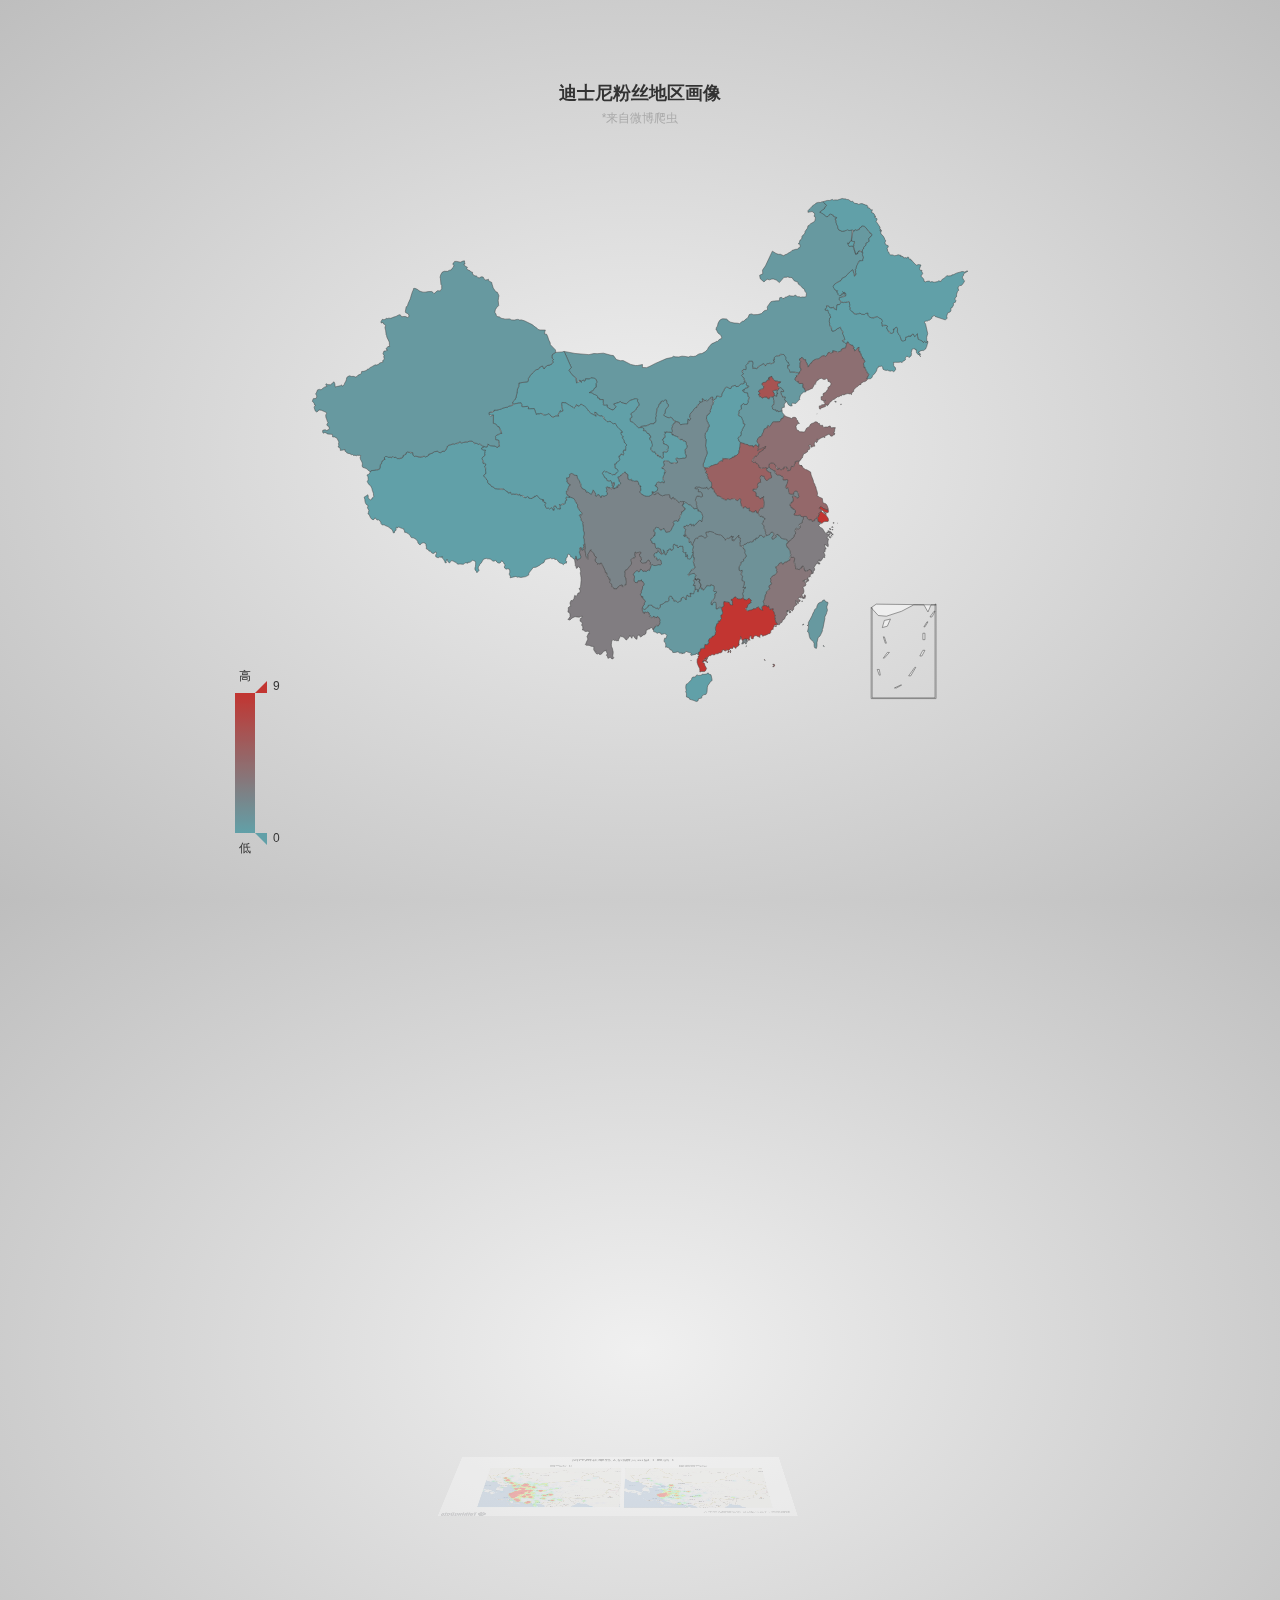
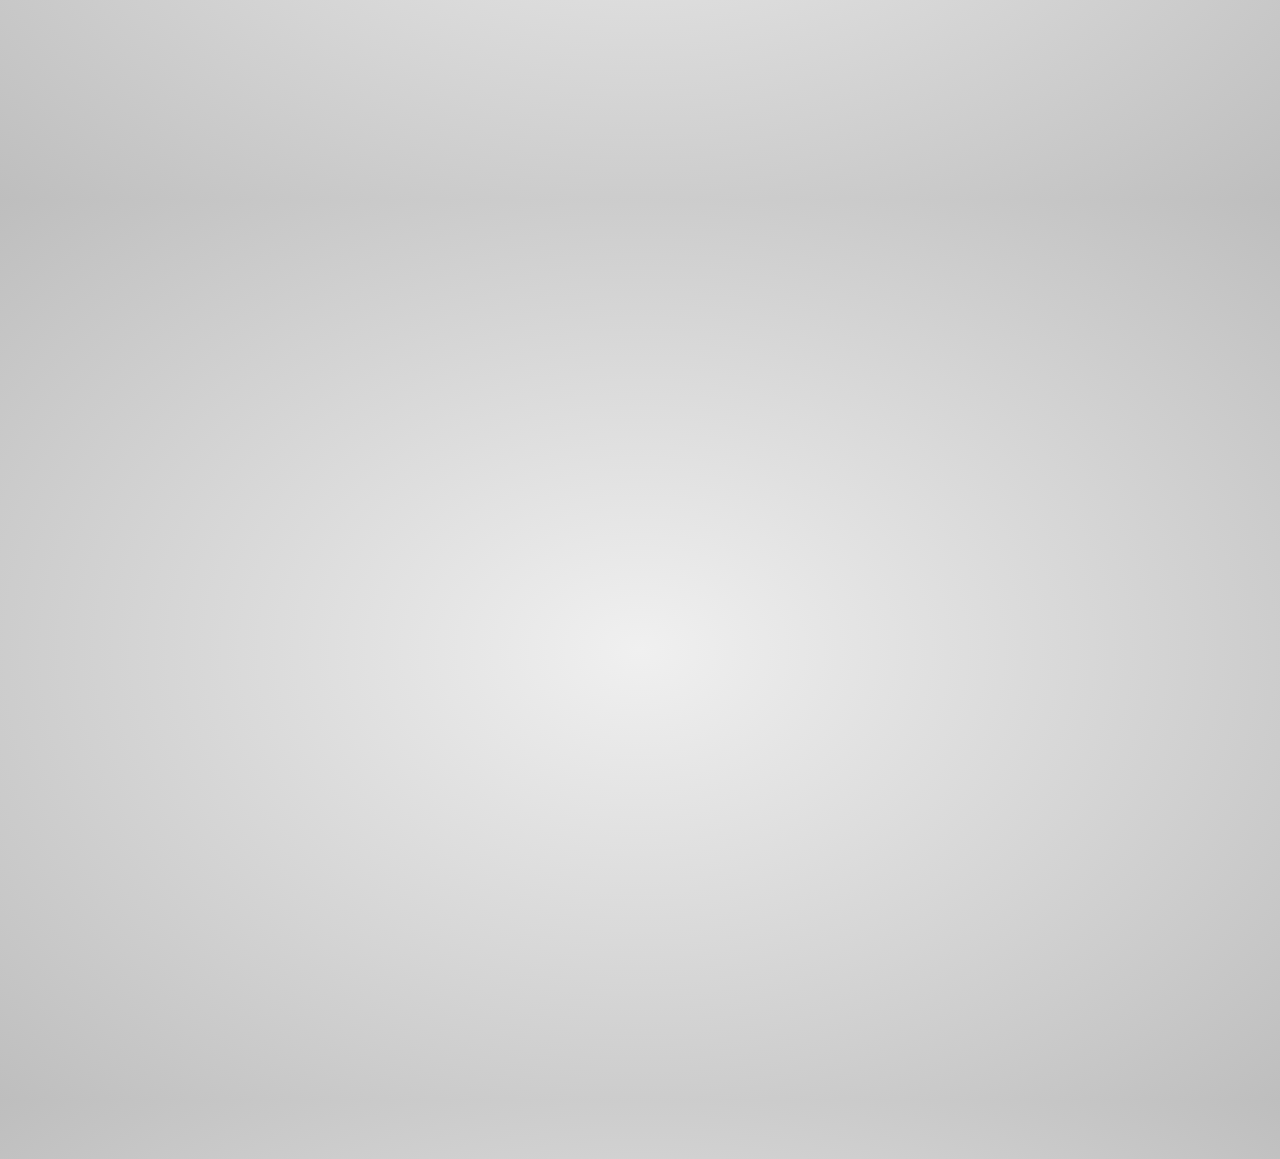
==== index.html @ 59d08e00 "Update index.html" ====
<!DOCTYPE html>
<html>
<head>
    <meta charset="utf-8">
    <meta name="apple-mobile-web-app-capable" content="yes" />
    <meta name="viewport" content="width=device-width, initial-scale=1.0, maximum-scale=1.0, user-scalable=no">
    <!-- 引入 ECharts 文件 -->
    <title>TOURISM OF DISNEY.SH</title>
    <script src="echarts.js"></script>
    <script src="china.js"></script><!--Map of China-->
    <link href="impress-demo.css" rel="stylesheet" />
    <script>
        var disneyData=[
            {"name":"安徽","value":"2.352941176"},
            {"name":"北京","value":"6.470588235"},
            {"name":"福建","value":"3.529411765"},
            {"name":"甘肃","value":"0"},
            {"name":"广东","value":"11.17647059"},
            {"name":"广西","value":"0.588235294"},
            {"name":"贵州","value":"0.588235294"},
            {"name":"海南","value":"0"},
            {"name":"海外","value":"10"},
            {"name":"河北","value":"0.588235294"},
            {"name":"河南","value":"5.294117647"},
            {"name":"黑龙江","value":"0"},
            {"name":"湖北","value":"1.764705882"},
            {"name":"湖南","value":"1.764705882"},
            {"name":"吉林","value":"0"},
            {"name":"江苏","value":"4.705882353"},
            {"name":"江西","value":"1.176470588"},
            {"name":"辽宁","value":"4.117647059"},
            {"name":"内蒙古","value":"0.588235294"},
            {"name":"宁夏","value":"0.588235294"},
            {"name":"其他","value":"12.94117647"},
            {"name":"山东","value":"4.117647059"},
            {"name":"山西","value":"0"},
            {"name":"陕西","value":"1.764705882"},
            {"name":"上海","value":"12.35294118"},
            {"name":"四川","value":"2.352941176"},
            {"name":"台湾","value":"0.588235294"},
            {"name":"天津","value":"1.176470588"},
            {"name":"香港","value":"2.352941176"},
            {"name":"新疆","value":"0.588235294"},
            {"name":"云南","value":"2.941176471"},
            {"name":"浙江","value":"2.941176471"},
            {"name":"重庆","value":"0.588235294"},
            {"name":"青海","value":"0"},
            {"name":"澳门","value":"0"},
            {"name":"西藏","value":"0"},

        ]
        var Sh_disneyData=[
            {"name":"安徽","value":"1.78041543"},
            {"name":"北京","value":"6.824925816"},
            {"name":"福建","value":"2.670623145"},
            {"name":"甘肃","value":"0.59347181"},
            {"name":"广东","value":"3.857566766"},
            {"name":"广西","value":"0.59347181"},
            {"name":"贵州","value":"0"},
            {"name":"海南","value":"0.296735905"},
            {"name":"海外","value":"4.154302671"},
            {"name":"河北","value":"2.077151335"},
            {"name":"河南","value":"1.78041543"},
            {"name":"黑龙江","value":"2.37388724"},
            {"name":"湖北","value":"4.451038576"},
            {"name":"湖南","value":"0.890207715"},
            {"name":"吉林","value":"1.78041543"},
            {"name":"江苏","value":"9.198813056"},
            {"name":"江西","value":"0.890207715"},
            {"name":"辽宁","value":"4.747774481"},
            {"name":"内蒙古","value":"1.18694362"},
            {"name":"宁夏","value":"0.296735905"},
            {"name":"其他","value":"16.61721068"},
            {"name":"山东","value":"3.560830861"},
            {"name":"山西","value":"2.077151335"},
            {"name":"陕西","value":"1.78041543"},
            {"name":"上海","value":"10.38575668"},
            {"name":"四川","value":"4.451038576"},
            {"name":"台湾","value":"0.890207715"},
            {"name":"天津","value":"0.890207715"},
            {"name":"香港","value":"0"},
            {"name":"新疆","value":"0.296735905"},
            {"name":"云南","value":"0.296735905"},
            {"name":"浙江","value":"7.418397626"},
            {"name":"重庆","value":"0.890207715"},
            {"name":"青海","value":"0"},
            {"name":"澳门","value":"0"},
            {"name":"西藏","value":"0"},

        ]
        /*data source*/
    </script>
</head>
<body style="height: 100%;">
<div id="impress">
    <div id="disney" style="height: 100vh;" class="step" data-x="0" data-y="0" data-z="1600" data-rotate-x="30"></div>
    <script type="text/javascript">
        var dom = document.getElementById("disney");
        var myChart = echarts.init(dom);
        var app = {};
        option = {
            title : {
                text: '迪士尼粉丝地区画像',
                subtext: '*来自微博爬虫',
                left: 'center',
                y:40
            },
            tooltip : {
                trigger: 'item'
            },
            visualMap: {
                min: 0.00,
                max: 9.00,
                left: 'left',
                top: 'bottom',
                text:['高','低'],           // 文本，默认为数值文本
                calculable : true,
                color: ['#c23531','#61a0a8']
            },
            toolbox: {
                show: true,
                orient : 'vertical',
                left: 'right',
                top: 'center',
                feature : {
                    mark : {show: true},
                    dataView : {show: true, readOnly: false},
                    restore : {show: true},
                    saveAsImage : {show: true}
                }
            },
            series : [
                {
                    name: 'FansOfDisney',
                    type: 'map',
                    mapType: 'china',
                    roam: false,
                    label: {
                        normal: {
                            show: false
                        },
                        emphasis: {
                            show: true,

                        }
                    },
                    data:disneyData
                }
            ]

        };
        if (option && typeof option === "object") {
            var startTime = +new Date();
            myChart.setOption(option, true);
            var endTime = +new Date();
            var updateTime = endTime - startTime;
            console.log("Time used:", updateTime);
        }
    </script>
    <div id="sh_disney" style="height: 100vh;" class="step" data-x="1600" data-y="1600" data-z="1600" data-rotate-y="30" data-rotate-z="90"></div>
    <script type="text/javascript">
        var dom1 = document.getElementById("sh_disney");
        var Sh_disney = echarts.init(dom1);
        var app = {};
        option_sh = {
            title : {
                text: '上海迪士尼微博粉丝地区画像',
                subtext: '*来自微博爬虫',
                left: 'center',
                y:40
            },
            tooltip : {
                trigger: 'item'
            },
            visualMap: {
                min: 0.00,
                max: 9.00,
                left: 'left',
                top: 'bottom',
                text:['高','低'],           // 文本，默认为数值文本
                calculable : true,
                color: ['#c23531','#61a0a8']
            },
            toolbox: {
                show: true,
                orient : 'vertical',
                left: 'right',
                top: 'center',
                feature : {
                    mark : {show: true},
                    dataView : {show: true, readOnly: false},
                    restore : {show: true},
                    saveAsImage : {show: true}
                }
            },
            series : [
                {
                    name: 'FansOfDisney',
                    type: 'map',
                    mapType: 'china',
                    roam: false,
                    label: {
                        normal: {
                            show: false
                        },
                        emphasis: {
                            show: true,

                        }
                    },
                    data:Sh_disneyData
                }
            ]

        };
        if (option && typeof option === "object") {
            var startTime = +new Date();
            Sh_disney.setOption(option_sh, true);
            var endTime = +new Date();
            var updateTime = endTime - startTime;
            console.log("Time used:", updateTime);
        }
    </script>
    <div id="after_open_china"style="height: 100vh;" class="step" data-x="0" data-y="3200" data-z="1600" data-rotate-x="-30" data-rotate-z="180">
        <center>
            <img src="after.png" />
        </center>
    </div>
    <div id="after_open_sh"style="height: 100vh;" class="step" data-x="-1600" data-y="1600" data-z="1600" data-rotate-y="-30" data-rotate-z="270">
        <center>
            <img src="after2.png" />
        </center>
    </div>

</div>

<script src="impress.js"></script>
<script>impress().init();</script>
</body>
</html>
---- impress-demo.css ----
/*
    So you like the style of impress.js demo?
    Or maybe you are just curious how it was done?

    You couldn't find a better place to find out!

    Welcome to the stylesheet impress.js demo presentation.

    Please remember that it is not meant to be a part of impress.js and is
    not required by impress.js.
    I expect that anyone creating a presentation for impress.js would create
    their own set of styles.

    But feel free to read through it and learn how to get the most of what
    impress.js provides.

    And let me be your guide.

    Shall we begin?
*/


/*
    We start with a good ol' reset.
    That's the one by Eric Meyer http://meyerweb.com/eric/tools/css/reset/

    You can probably argue if it is needed here, or not, but for sure it
    doesn't do any harm and gives us a fresh start.
*/

html, body, div, span, applet, object, iframe,
h1, h2, h3, h4, h5, h6, p, blockquote, pre,
a, abbr, acronym, address, big, cite, code,
del, dfn, em, img, ins, kbd, q, s, samp,
small, strike, strong, sub, sup, tt, var,
b, u, i, center,
dl, dt, dd, ol, ul, li,
fieldset, form, label, legend,
table, caption, tbody, tfoot, thead, tr, th, td,
article, aside, canvas, details, embed,
figure, figcaption, footer, header, hgroup,
menu, nav, output, ruby, section, summary,
time, mark, audio, video {
    margin: 0;
    padding: 0;
    border: 0;
    font-size: 100%;
    font: inherit;
    vertical-align: baseline;
}

/* HTML5 display-role reset for older browsers */
article, aside, details, figcaption, figure,
footer, header, hgroup, menu, nav, section {
    display: block;
}
body {
    line-height: 1;
}
ol, ul {
    list-style: none;
}
blockquote, q {
    quotes: none;
}
blockquote:before, blockquote:after,
q:before, q:after {
    content: '';
    content: none;
}

table {
    border-collapse: collapse;
    border-spacing: 0;
}

/*
    Now here is when interesting things start to appear.

    We set up <body> styles with default font and nice gradient in the background.
    And yes, there is a lot of repetition there because of -prefixes but we don't
    want to leave anybody behind.
*/
body {
    font-family: 'PT Sans', sans-serif;
    min-height: 740px;

    background: rgb(215, 215, 215);
    background: -webkit-gradient(radial, 50% 50%, 0, 50% 50%, 500, from(rgb(240, 240, 240)), to(rgb(190, 190, 190)));
    background: -webkit-radial-gradient(rgb(240, 240, 240), rgb(190, 190, 190));
    background:    -moz-radial-gradient(rgb(240, 240, 240), rgb(190, 190, 190));
    background:     -ms-radial-gradient(rgb(240, 240, 240), rgb(190, 190, 190));
    background:      -o-radial-gradient(rgb(240, 240, 240), rgb(190, 190, 190));
    background:         radial-gradient(rgb(240, 240, 240), rgb(190, 190, 190));
}

/*
    Now let's bring some text styles back ...
*/
b, strong { font-weight: bold }
i, em { font-style: italic }

/*
    ... and give links a nice look.
*/
a {
    color: inherit;
    text-decoration: none;
    padding: 0 0.1em;
    background: rgba(255,255,255,0.5);
    text-shadow: -1px -1px 2px rgba(100,100,100,0.9);
    border-radius: 0.2em;

    -webkit-transition: 0.5s;
    -moz-transition:    0.5s;
    -ms-transition:     0.5s;
    -o-transition:      0.5s;
    transition:         0.5s;
}

a:hover,
a:focus {
    background: rgba(255,255,255,1);
    text-shadow: -1px -1px 2px rgba(100,100,100,0.5);
}

/*
    Because the main point behind the impress.js demo is to demo impress.js
    we display a fallback message for users with browsers that don't support
    all the features required by it.

    All of the content will be still fully accessible for them, but I want
    them to know that they are missing something - that's what the demo is
    about, isn't it?

    And then we hide the message, when support is detected in the browser.
*/

.fallback-message {
    font-family: sans-serif;
    line-height: 1.3;

    width: 780px;
    padding: 10px 10px 0;
    margin: 20px auto;

    border: 1px solid #E4C652;
    border-radius: 10px;
    background: #EEDC94;
}

.fallback-message p {
    margin-bottom: 10px;
}

.impress-supported .fallback-message {
    display: none;
}

/*
    Now let's style the presentation steps.

    We start with basics to make sure it displays correctly in everywhere ...
*/

.appear {
    opacity: 0;
}
#content1{
    -webkit-transition: 0.5s;
    -moz-transition:    0.5s;
    -ms-transition:     0.5s;
    -o-transition:      0.5s;
    transition:         0.5s;
}
#content2{

    -webkit-transition: 1s;
    -moz-transition:    3s;
    -ms-transition:     5s;
    -o-transition:      7s;
    transition:         1s;
}
#content3{

    -webkit-transition: 1.5s;
    -moz-transition:    2s;
    -ms-transition:     2s;
    -o-transition:      2s;
    transition:         1.5s;
}

.step {
    position: relative;
    width: 900px;
    padding: 40px;
    margin: 20px auto;

    -webkit-box-sizing: border-box;
    -moz-box-sizing:    border-box;
    -ms-box-sizing:     border-box;
    -o-box-sizing:      border-box;
    box-sizing:         border-box;

    font-family: 'PT Serif', georgia, serif;
    font-size: 48px;
    line-height: 1.5;
}

/*
    ... and we enhance the styles for impress.js.

    Basically we remove the margin and make inactive steps a little bit transparent.
*/
.impress-enabled .step {
    margin: 0;
    opacity: 0.3;

    -webkit-transition: opacity 1s;
    -moz-transition:    opacity 1s;
    -ms-transition:     opacity 1s;
    -o-transition:      opacity 1s;
    transition:         opacity 1s;
}

.impress-enabled .step.active { opacity: 1 }

/*
    These 'slide' step styles were heavily inspired by HTML5 Slides:
    http://html5slides.googlecode.com/svn/trunk/styles.css

    ;)

    They cover everything what you see on first three steps of the demo.
*/
.button {
    position: absolute;
    top:-1em;}
.slide {
    display: block;

    width: 900px;
    height: 700px;
    padding: 40px 60px;

    background-color: white;
    border: 1px solid rgba(0, 0, 0, .3);
    border-radius: 1px;
    box-shadow: 0 2px 6px rgba(0, 0, 0, .1);

    color: rgb(102, 102, 102);
    text-shadow: 0 2px 2px rgba(0, 0, 0, .1);

    font-family: 'Open Sans', Arial, sans-serif;
    font-size: 30px;
    line-height: 36px;
    letter-spacing: -1px;
}

.slide q {
    display: block;
    font-size: 50px;
    line-height: 72px;

    margin-top: 100px;
}

.slide q strong {
    white-space: nowrap;
}

/*
    And now we start to style each step separately.

    I agree that this may be not the most efficient, object-oriented and
    scalable way of styling, but most of steps have quite a custom look
    and typography tricks here and there, so they had to be styled separately.

    First is the title step with a big <h1> (no room for padding) and some
    3D positioning along Z axis.
*/

#title {
    padding: 0;
}

#title .try {
    font-size: 64px;
    position: absolute;
    top: -0.5em;
    left: 1.5em;

    -webkit-transform: translateZ(20px);
    -moz-transform:    translateZ(20px);
    -ms-transform:     translateZ(20px);
    -o-transform:      translateZ(20px);
    transform:         translateZ(20px);
}

#title h1 {
    font-size: 190px;

    -webkit-transform: translateZ(50px);
    -moz-transform:    translateZ(50px);
    -ms-transform:     translateZ(50px);
    -o-transform:      translateZ(50px);
    transform:         translateZ(50px);
}

#title .footnote {
    font-size: 32px;
}

/*
    Second step is nothing special, just a text with a link, so it doesn't need
    any special styling.

    Let's move to 'big thoughts' with centered text and custom font sizes.
*/
#big {
    width: 600px;
    text-align: center;
    font-size: 60px;
    line-height: 1;
}

#big b {
    display: block;
    font-size: 250px;
    line-height: 250px;
}

#big .thoughts {
    font-size: 90px;
    line-height: 150px;
}

/*
    'Tiny ideas' just need some tiny styling.
*/
#tiny {
    width: 500px;
    text-align: center;
}

/*
    This step has some animated text ...
*/
#ing { width: 500px }

/*
    ... so we define display to `inline-block` to enable transforms and
    transition duration to 0.5s ...
*/
#ing b {
    display: inline-block;
    -webkit-transition: 0.5s;
    -moz-transition:    0.5s;
    -ms-transition:     0.5s;
    -o-transition:      0.5s;
    transition:         0.5s;
}

/*
    ... and we want 'positioning` word to move up a bit when the step gets
    `present` class ...
*/
#ing.present .positioning {
    -webkit-transform: translateY(-10px);
    -moz-transform:    translateY(-10px);
    -ms-transform:     translateY(-10px);
    -o-transform:      translateY(-10px);
    transform:         translateY(-10px);
}

/*
    ... 'rotating' to rotate a quarter of a second later ...
*/
#ing.present .rotating {
    -webkit-transform: rotate(-10deg);
    -moz-transform:    rotate(-10deg);
    -ms-transform:     rotate(-10deg);
    -o-transform:      rotate(-10deg);
    transform:         rotate(-10deg);

    -webkit-transition-delay: 0.25s;
    -moz-transition-delay:    0.25s;
    -ms-transition-delay:     0.25s;
    -o-transition-delay:      0.25s;
    transition-delay:         0.25s;
}

/*
    ... and 'scaling' to scale down after another quarter of a second.
*/
#ing.present .scaling {
    -webkit-transform: scale(0.7);
    -moz-transform:    scale(0.7);
    -ms-transform:     scale(0.7);
    -o-transform:      scale(0.7);
    transform:         scale(0.7);

    -webkit-transition-delay: 0.5s;
    -moz-transition-delay:    0.5s;
    -ms-transition-delay:     0.5s;
    -o-transition-delay:      0.5s;
    transition-delay:         0.5s;
}

/*
    The 'imagination' step is again some boring font-sizing.
*/

#imagination {
    width: 600px;
}

#imagination .imagination {
    font-size: 78px;
}

/*
    There is nothing really special about 'use the source, Luke' step, too,
    except maybe of the Yoda background.

    As you can see below I've 'hard-coded' it in data URL.
    That's not the best way to serve images, but because that's just this one
    I decided it will be OK to have it this way.

    Just make sure you don't blindly copy this approach.
*/
#source {
    width: 700px;
    padding-bottom: 300px;

    /* Yoda Icon :: Pixel Art from Star Wars http://www.pixeljoint.com/pixelart/1423.htm */
    background-image: url([data-uri]);
    background-position: bottom right;
    background-repeat: no-repeat;
}

#source q {
    font-size: 60px;
}

/*
    And the "it's in 3D" step again brings some 3D typography - just for fun.

    Because we want to position <span> elements in 3D we set transform-style to
    `preserve-3d` on the paragraph.
    It is not needed by webkit browsers, but it is in Firefox. It's hard to say
    which behaviour is correct as 3D transforms spec is not very clear about it.
*/
#its-in-3d p {
    -webkit-transform-style: preserve-3d;
    -moz-transform-style:    preserve-3d; /* Y U need this Firefox?! */
    -ms-transform-style:     preserve-3d;
    -o-transform-style:      preserve-3d;
    transform-style:         preserve-3d;
}

/*
    Below we position each word separately along Z axis and we want it to transition
    to default position in 0.5s when the step gets `present` class.

    Quite a simple idea, but lot's of styles and prefixes.
*/
#its-in-3d span,
#its-in-3d b {
    display: inline-block;
    -webkit-transform: translateZ(40px);
    -moz-transform:    translateZ(40px);
    -ms-transform:     translateZ(40px);
    -o-transform:      translateZ(40px);
     transform:        translateZ(40px);

    -webkit-transition: 0.5s;
    -moz-transition:    0.5s;
    -ms-transition:     0.5s;
    -o-transition:      0.5s;
    transition:         0.5s;
}

#its-in-3d .have {
    -webkit-transform: translateZ(-40px);
    -moz-transform:    translateZ(-40px);
    -ms-transform:     translateZ(-40px);
    -o-transform:      translateZ(-40px);
    transform:         translateZ(-40px);
}

#its-in-3d .you {
    -webkit-transform: translateZ(20px);
    -moz-transform:    translateZ(20px);
    -ms-transform:     translateZ(20px);
    -o-transform:      translateZ(20px);
    transform:         translateZ(20px);
}

#its-in-3d .noticed {
    -webkit-transform: translateZ(-40px);
    -moz-transform:    translateZ(-40px);
    -ms-transform:     translateZ(-40px);
    -o-transform:      translateZ(-40px);
    transform:         translateZ(-40px);
}

#its-in-3d .its {
    -webkit-transform: translateZ(60px);
    -moz-transform:    translateZ(60px);
    -ms-transform:     translateZ(60px);
    -o-transform:      translateZ(60px);
    transform:         translateZ(60px);
}

#its-in-3d .in {
    -webkit-transform: translateZ(-10px);
    -moz-transform:    translateZ(-10px);
    -ms-transform:     translateZ(-10px);
    -o-transform:      translateZ(-10px);
    transform:         translateZ(-10px);
}

#its-in-3d .footnote {
    font-size: 32px;

    -webkit-transform: translateZ(-10px);
    -moz-transform:    translateZ(-10px);
    -ms-transform:     translateZ(-10px);
    -o-transform:      translateZ(-10px);
    transform:         translateZ(-10px);
}

#its-in-3d.present span,
#its-in-3d.present b {
    -webkit-transform: translateZ(0px);
    -moz-transform:    translateZ(0px);
    -ms-transform:     translateZ(0px);
    -o-transform:      translateZ(0px);
    transform:         translateZ(0px);
}

/*
    The last step is an overview.
    There is no content in it, so we make sure it's not visible because we want
    to be able to click on other steps.

*/
#overview { display: none }

/*
    We also make other steps visible and give them a pointer cursor using the
    `impress-on-` class.
*/
.impress-on-overview .step {
    opacity: 1;
    cursor: pointer;
}


/*
    Now, when we have all the steps styled let's give users a hint how to navigate
    around the presentation.

    The best way to do this would be to use JavaScript, show a delayed hint for a
    first time users, then hide it and store a status in cookie or localStorage...

    But I wanted to have some CSS fun and avoid additional scripting...

    Let me explain it first, so maybe the transition magic will be more readable
    when you read the code.

    First of all I wanted the hint to appear only when user is idle for a while.
    You can't detect the 'idle' state in CSS, but I delayed a appearing of the
    hint by 5s using transition-delay.

    You also can't detect in CSS if the user is a first-time visitor, so I had to
    make an assumption that I'll only show the hint on the first step. And when
    the step is changed hide the hint, because I can assume that user already
    knows how to navigate.

    To summarize it - hint is shown when the user is on the first step for longer
    than 5 seconds.

    The other problem I had was caused by the fact that I wanted the hint to fade
    in and out. It can be easily achieved by transitioning the opacity property.
    But that also meant that the hint was always on the screen, even if totally
    transparent. It covered part of the screen and you couldn't correctly clicked
    through it.
    Unfortunately you cannot transition between display `block` and `none` in pure
    CSS, so I needed a way to not only fade out the hint but also move it out of
    the screen.

    I solved this problem by positioning the hint below the bottom of the screen
    with CSS transform and moving it up to show it. But I also didn't want this move
    to be visible. I wanted the hint only to fade in and out visually, so I delayed
    the fade in transition, so it starts when the hint is already in its correct
    position on the screen.

    I know, it sounds complicated ... maybe it would be easier with the code?
*/

.hint {
    /*
        We hide the hint until presentation is started and from browsers not supporting
        impress.js, as they will have a linear scrollable view ...
    */
    display: none;

    /*
        ... and give it some fixed position and nice styles.
    */
    position: fixed;
    left: 0;
    right: 0;
    bottom: 200px;

    background: rgba(0,0,0,0.5);
    color: #EEE;
    text-align: center;

    font-size: 50px;
    padding: 20px;

    z-index: 100;

    /*
        By default we don't want the hint to be visible, so we make it transparent ...
    */
    opacity: 0;

    /*
        ... and position it below the bottom of the screen (relative to it's fixed position)
    */
    -webkit-transform: translateY(400px);
    -moz-transform:    translateY(400px);
    -ms-transform:     translateY(400px);
    -o-transform:      translateY(400px);
    transform:         translateY(400px);

    /*
        Now let's imagine that the hint is visible and we want to fade it out and move out
        of the screen.

        So we define the transition on the opacity property with 1s duration and another
        transition on transform property delayed by 1s so it will happen after the fade out
        on opacity finished.

        This way user will not see the hint moving down.
    */
    -webkit-transition: opacity 1s, -webkit-transform 0.5s 1s;
    -moz-transition:    opacity 1s,    -moz-transform 0.5s 1s;
    -ms-transition:     opacity 1s,     -ms-transform 0.5s 1s;
    -o-transition:      opacity 1s,      -o-transform 0.5s 1s;
    transition:         opacity 1s,         transform 0.5s 1s;
}

/*
    Now we 'enable' the hint when presentation is initialized ...
*/
.impress-enabled .hint { display: block }

/*
    ... and we will show it when the first step (with id 'bored') is active.
*/
.impress-on-bored .hint {
    /*
        We remove the transparency and position the hint in its default fixed
        position.
    */
    opacity: 1;

    -webkit-transform: translateY(0px);
    -moz-transform:    translateY(0px);
    -ms-transform:     translateY(0px);
    -o-transform:      translateY(0px);
    transform:         translateY(0px);

    /*
        Now for fade in transition we have the oposite situation from the one
        above.

        First after 4.5s delay we animate the transform property to move the hint
        into its correct position and after that we fade it in with opacity
        transition.
    */
    -webkit-transition: opacity 1s 5s, -webkit-transform 0.5s 4.5s;
    -moz-transition:    opacity 1s 5s,    -moz-transform 0.5s 4.5s;
    -ms-transition:     opacity 1s 5s,     -ms-transform 0.5s 4.5s;
    -o-transition:      opacity 1s 5s,      -o-transform 0.5s 4.5s;
    transition:         opacity 1s 5s,         transform 0.5s 4.5s;
}

/*
    And as the last thing there is a workaround for quite strange bug.
    It happens a lot in Chrome. I don't remember if I've seen it in Firefox.

    Sometimes the element positioned in 3D (especially when it's moved back
    along Z axis) is not clickable, because it falls 'behind' the <body>
    element.

    To prevent this, I decided to make <body> non clickable by setting
    pointer-events property to `none` value.
    Value if this property is inherited, so to make everything else clickable
    I bring it back on the #impress element.

    If you want to know more about `pointer-events` here are some docs:
    https://developer.mozilla.org/en/CSS/pointer-events

    There is one very important thing to notice about this workaround - it makes
    everything 'unclickable' except what's in #impress element.

    So use it wisely ... or don't use at all.
*/
.impress-enabled          { pointer-events: none }
.impress-enabled #impress { pointer-events: auto }

/*
    There is one funny thing I just realized.

    Thanks to this workaround above everything except #impress element is invisible
    for click events. That means that the hint element is also not clickable.
    So basically all of this transforms and delayed transitions trickery was probably
    not needed at all...

    But it was fun to learn about it, wasn't it?
*/

/*
    That's all I have for you in this file.
    Thanks for reading. I hope you enjoyed it at least as much as I enjoyed writing it
    for you.
*/
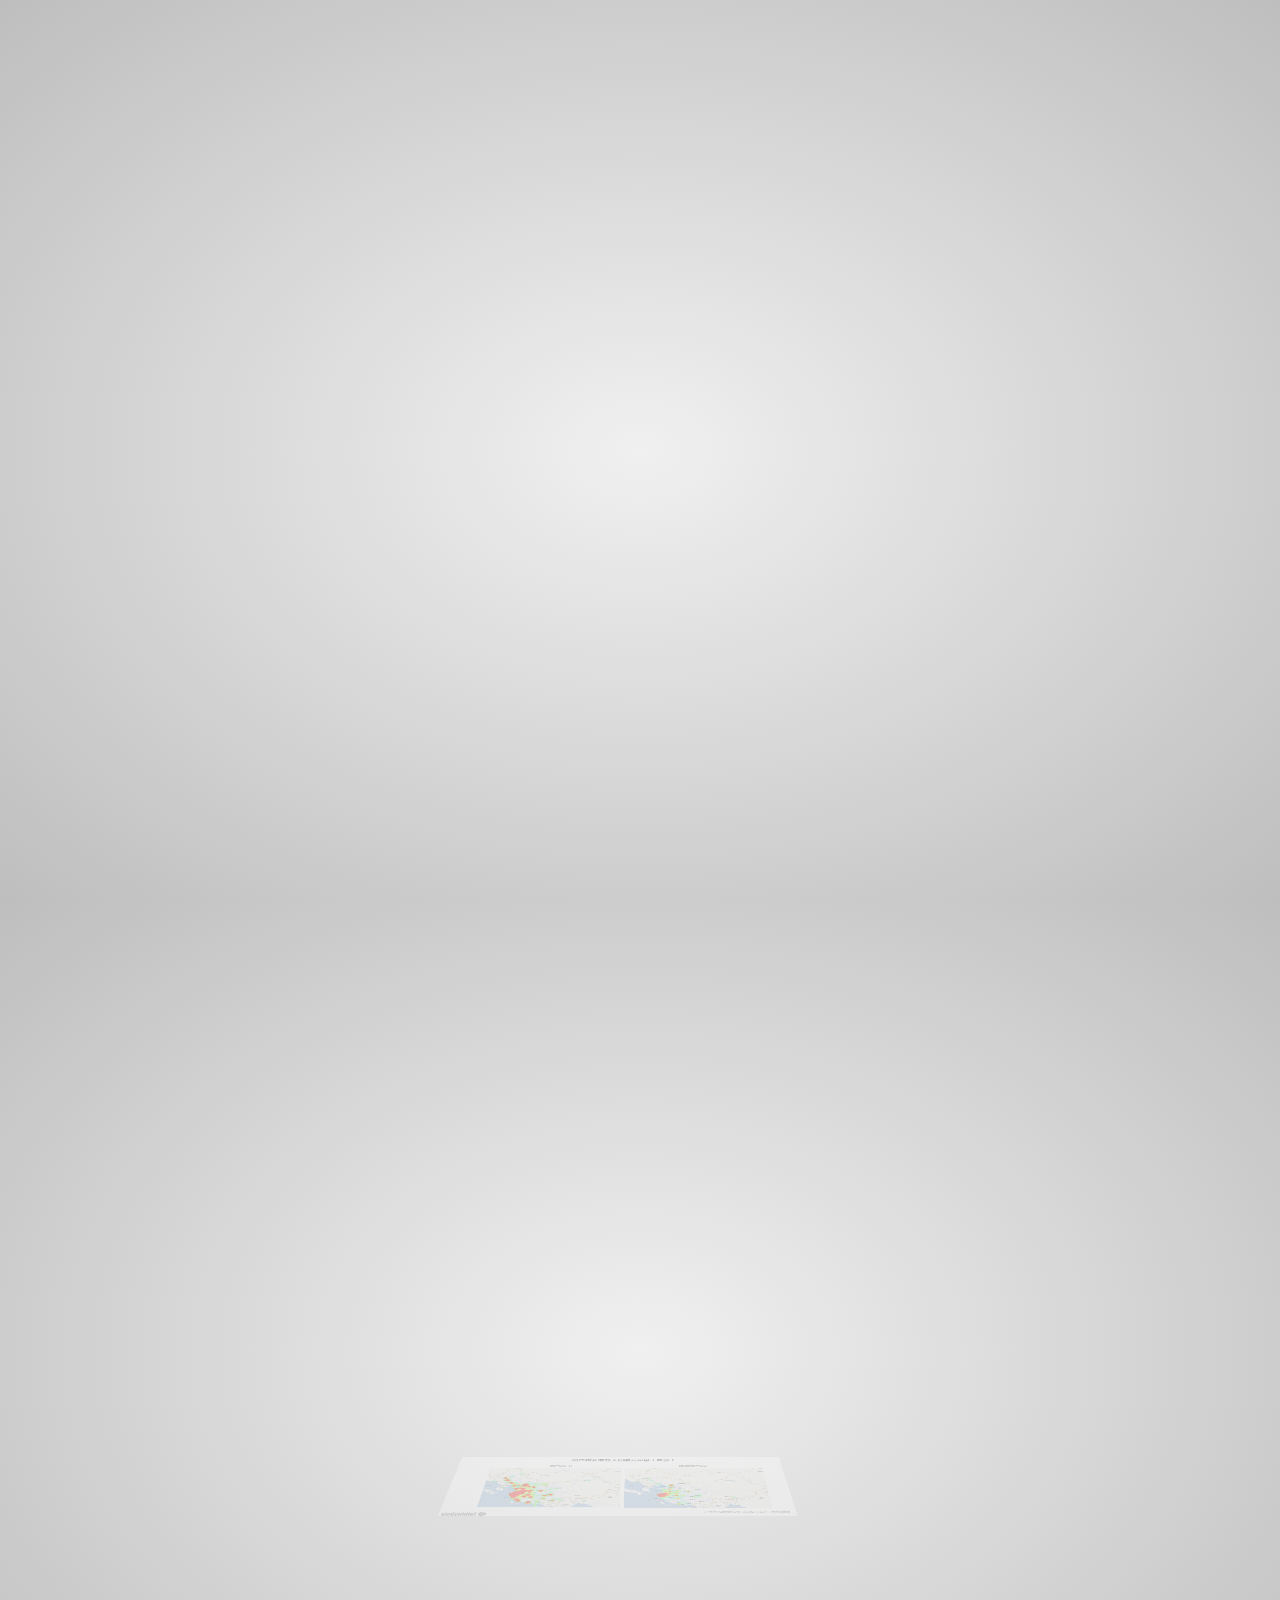
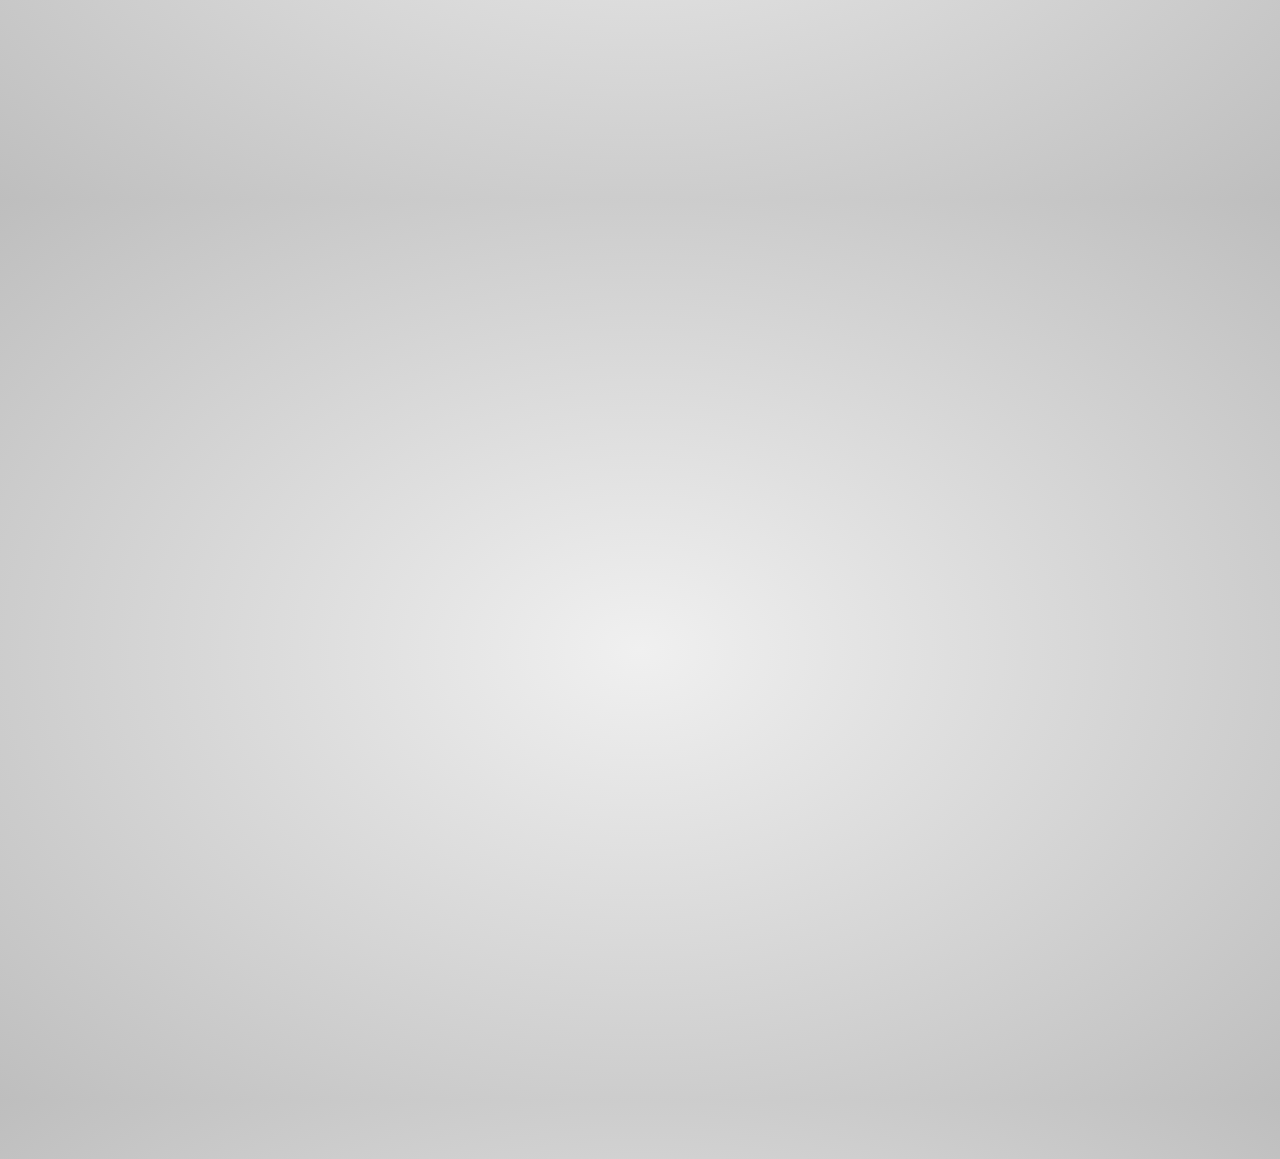
==== commit 47a899bf: "Update index.html" ====
--- a/index.html
+++ b/index.html
@@ -7,6 +7,7 @@
     <!-- 引入 ECharts 文件 -->
     <title>TOURISM OF DISNEY.SH</title>
     <script src="echarts.js"></script>
+    <script src="impress.js"></script>
     <script src="china.js"></script><!--Map of China-->
     <link href="impress-demo.css" rel="stylesheet" />
     <script>
@@ -93,7 +94,9 @@
 </head>
 <body style="height: 100%;">
 <div id="impress">
-    <div id="disney" style="height: 100vh;" class="step" data-x="0" data-y="0" data-z="1600" data-rotate-x="30"></div>
+    <div id="1" class="step" data-x="0" data-y="0" data-z="1600" data-rotate-x="30">
+        <div id id="disney" style="height: 100vh;" > </div>
+    </div>
     <script type="text/javascript">
         var dom = document.getElementById("disney");
         var myChart = echarts.init(dom);
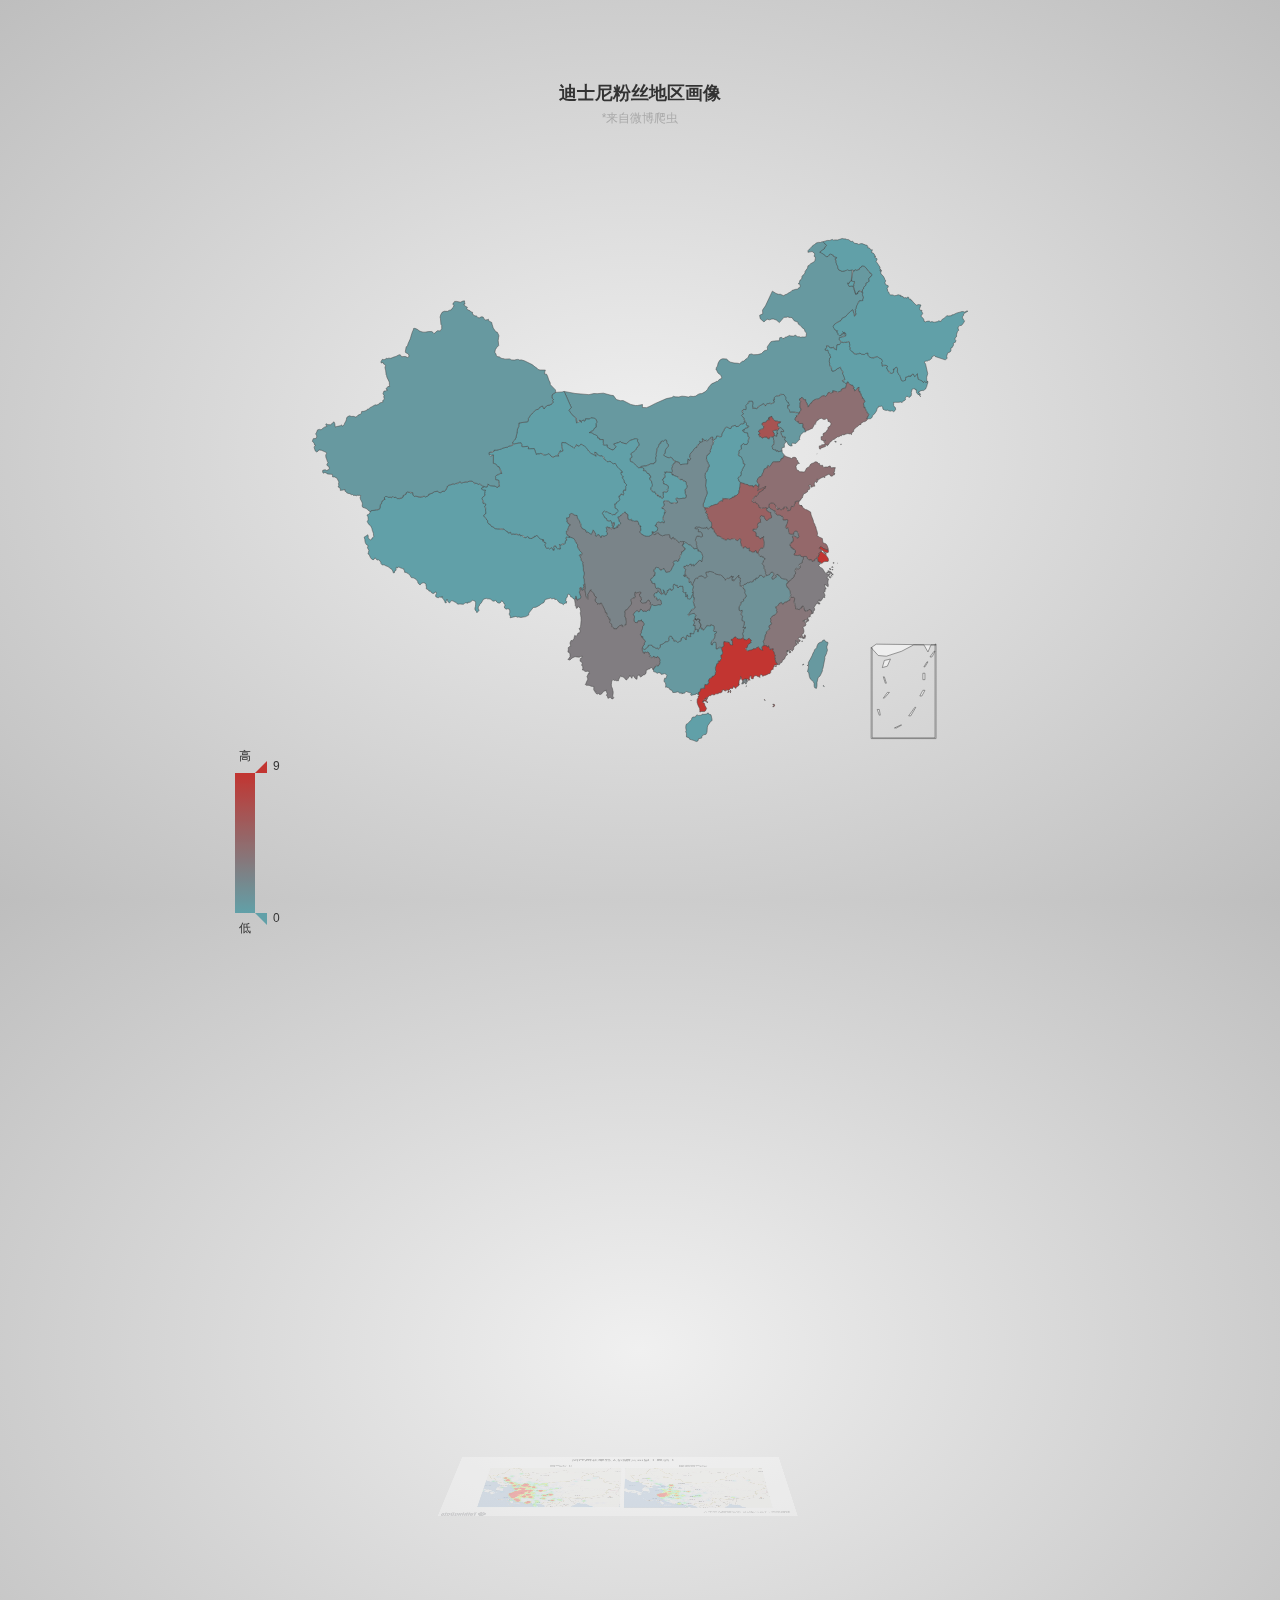
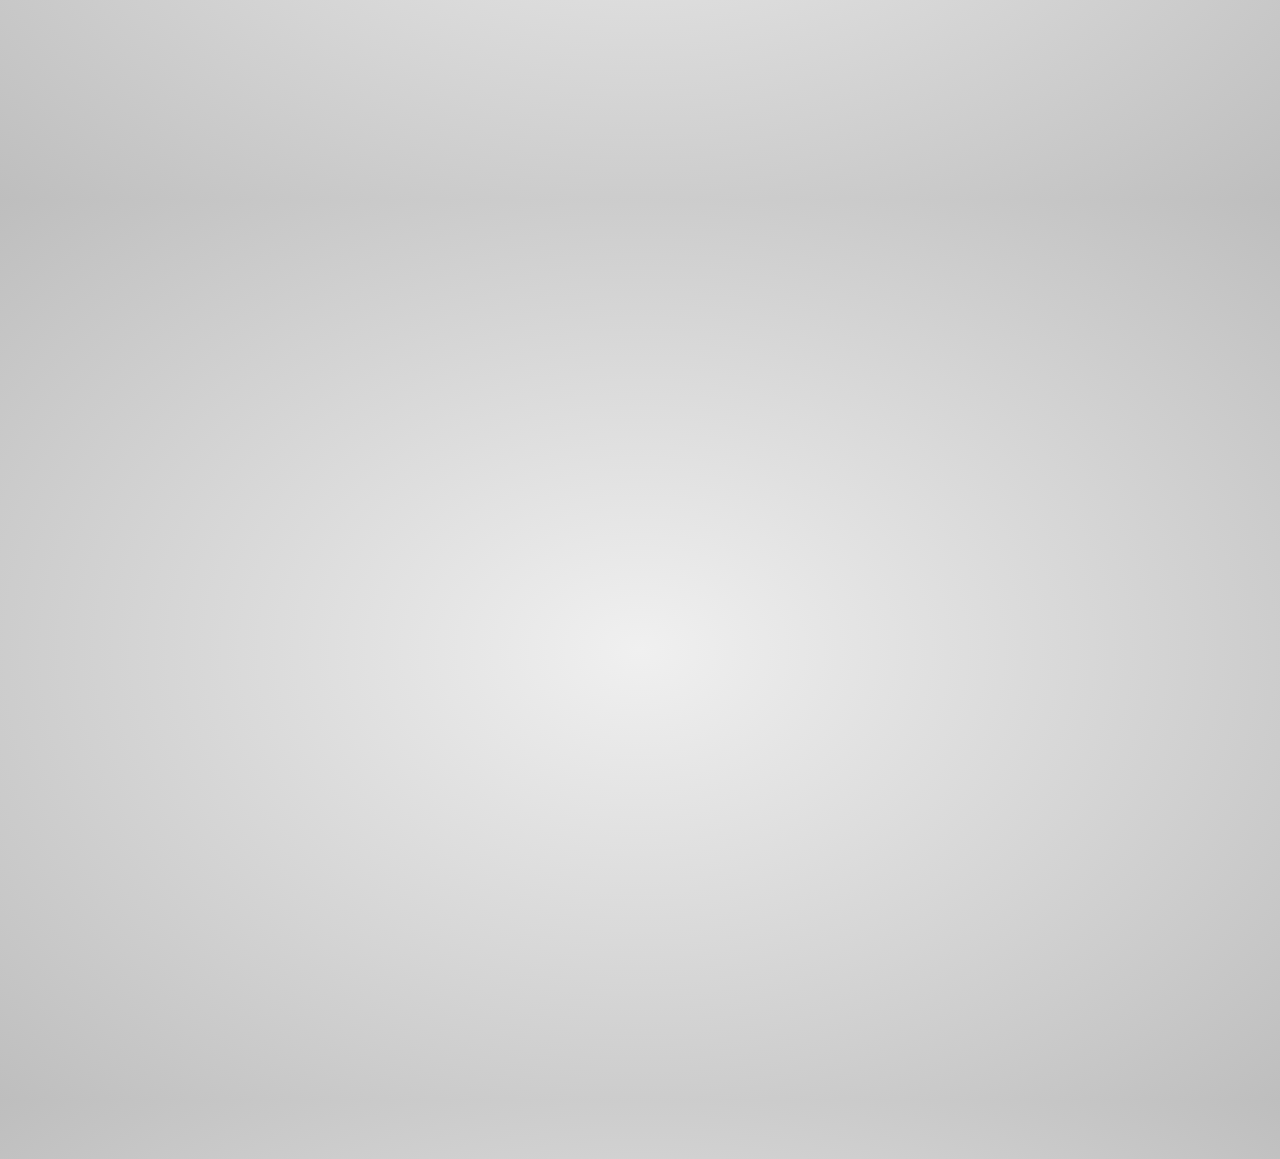
==== commit 2a74b3a7: "Update index.html" ====
--- a/index.html
+++ b/index.html
@@ -2,9 +2,9 @@
 <html>
 <head>
     <meta charset="utf-8">
+    <meta name="viewport" content="width=1024">
+    <!-- 引入 ECharts 文件 -->
     <meta name="apple-mobile-web-app-capable" content="yes" />
-    <meta name="viewport" content="width=device-width, initial-scale=1.0, maximum-scale=1.0, user-scalable=no">
-    <!-- 引入 ECharts 文件 -->
     <title>TOURISM OF DISNEY.SH</title>
     <script src="echarts.js"></script>
     <script src="impress.js"></script>
@@ -94,13 +94,12 @@
 </head>
 <body style="height: 100%;">
 <div id="impress">
-    <div id="1" class="step" data-x="0" data-y="0" data-z="1600" data-rotate-x="30">
-        <div id id="disney" style="height: 100vh;" > </div>
+    <div  style="height: 100vh;" class="step" data-x="0" data-y="0" data-z="1600" data-rotate-x="30">
+        <div id="disney" style="height: 100vh;"></div>
     </div>
     <script type="text/javascript">
         var dom = document.getElementById("disney");
         var myChart = echarts.init(dom);
-        var app = {};
         option = {
             title : {
                 text: '迪士尼粉丝地区画像',
@@ -160,7 +159,9 @@
             console.log("Time used:", updateTime);
         }
     </script>
-    <div id="sh_disney" style="height: 100vh;" class="step" data-x="1600" data-y="1600" data-z="1600" data-rotate-y="30" data-rotate-z="90"></div>
+    <div  class="step" data-x="1600" data-y="1600" data-z="1600" data-rotate-y="30" data-rotate-z="90">
+        <div id="sh_disney" style="height: 100vh;"></div>
+    </div>
     <script type="text/javascript">
         var dom1 = document.getElementById("sh_disney");
         var Sh_disney = echarts.init(dom1);
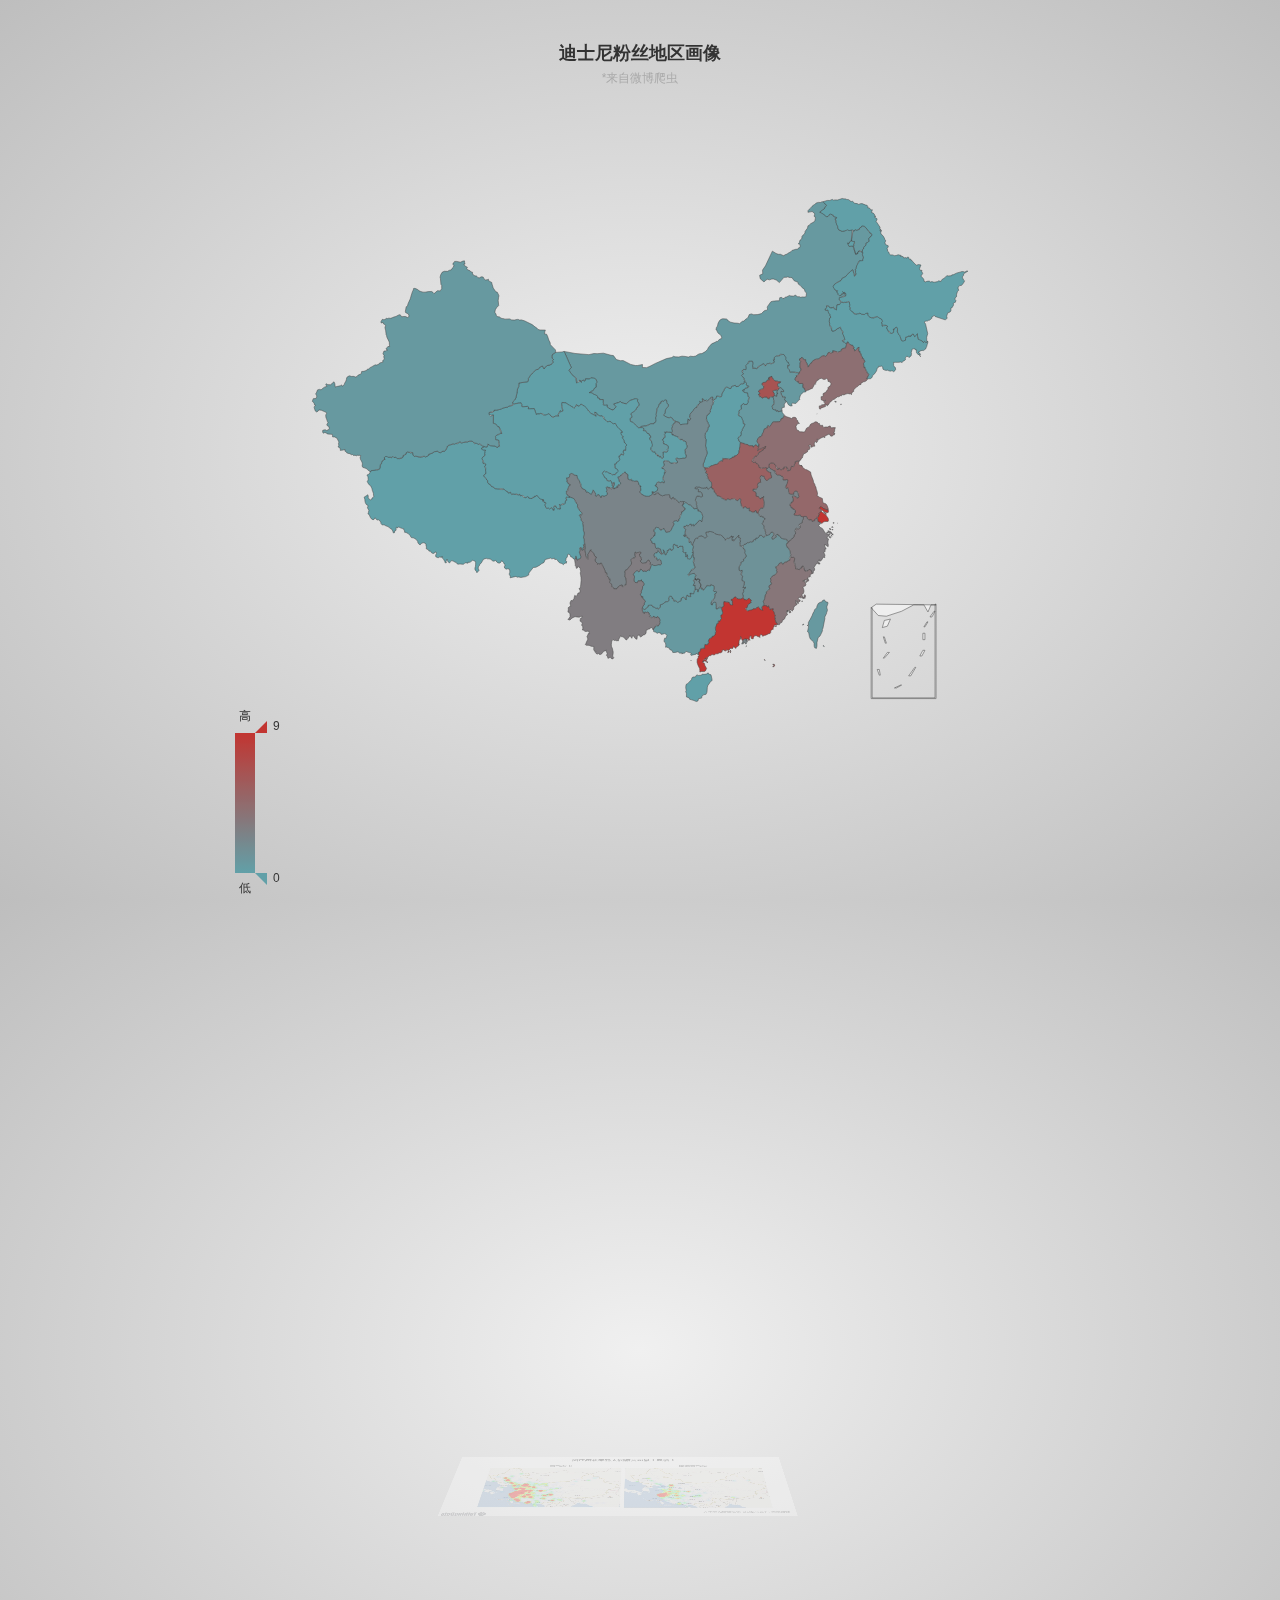
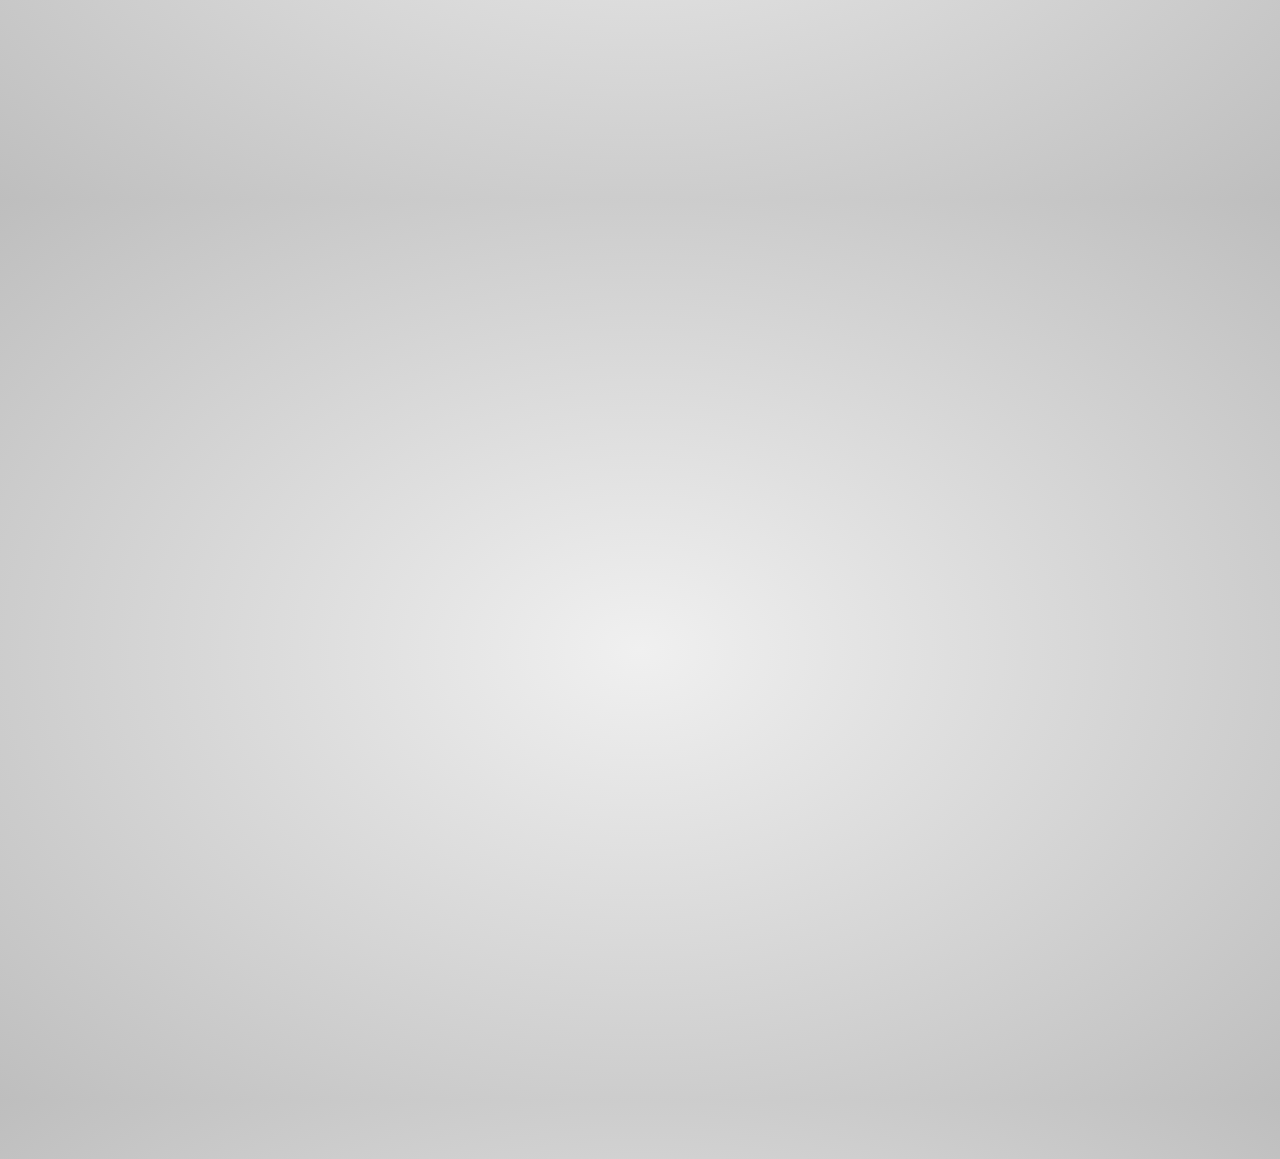
==== commit 3436fbe4: "Update index.html" ====
--- a/index.html
+++ b/index.html
@@ -92,9 +92,9 @@
         /*data source*/
     </script>
 </head>
-<body style="height: 100%;">
+<body>
 <div id="impress">
-    <div  style="height: 100vh;" class="step" data-x="0" data-y="0" data-z="1600" data-rotate-x="30">
+    <div   class="step" data-x="0" data-y="0" data-z="1600" data-rotate-x="30">
         <div id="disney" style="height: 100vh;"></div>
     </div>
     <script type="text/javascript">
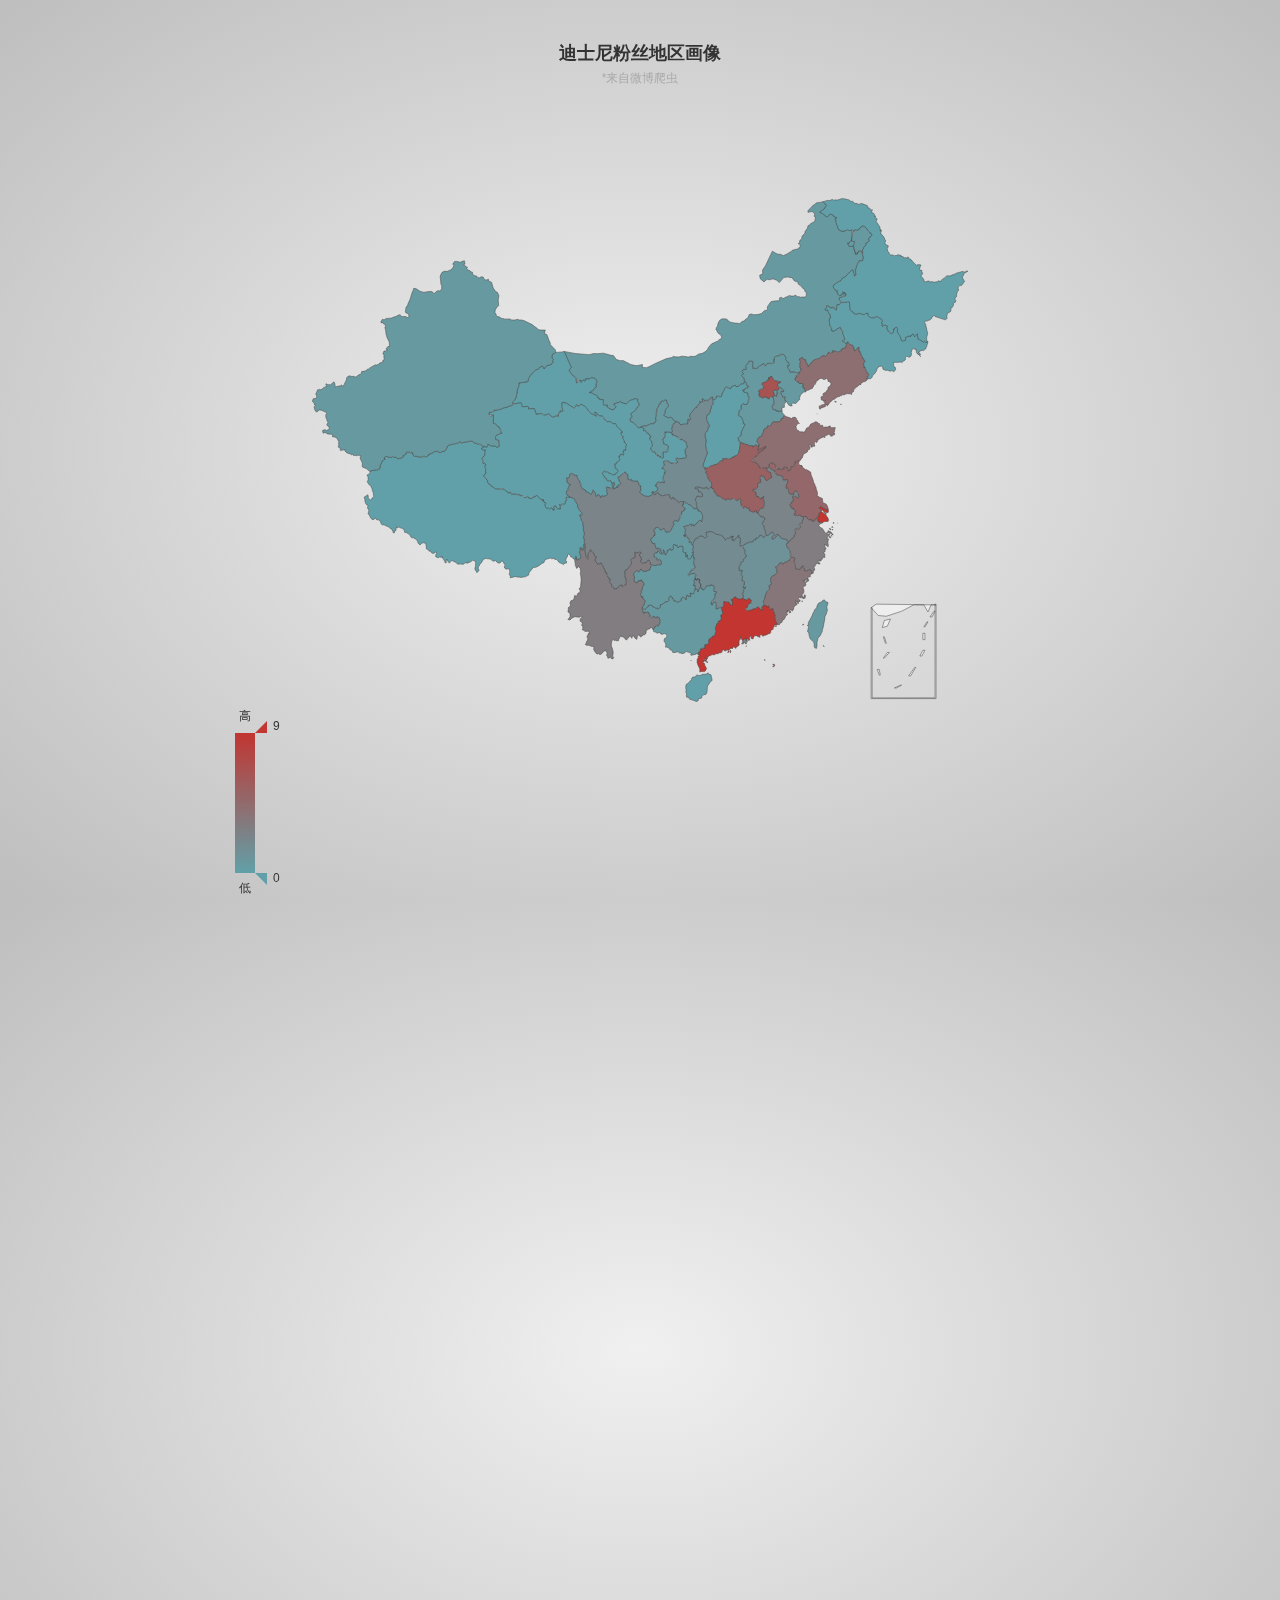
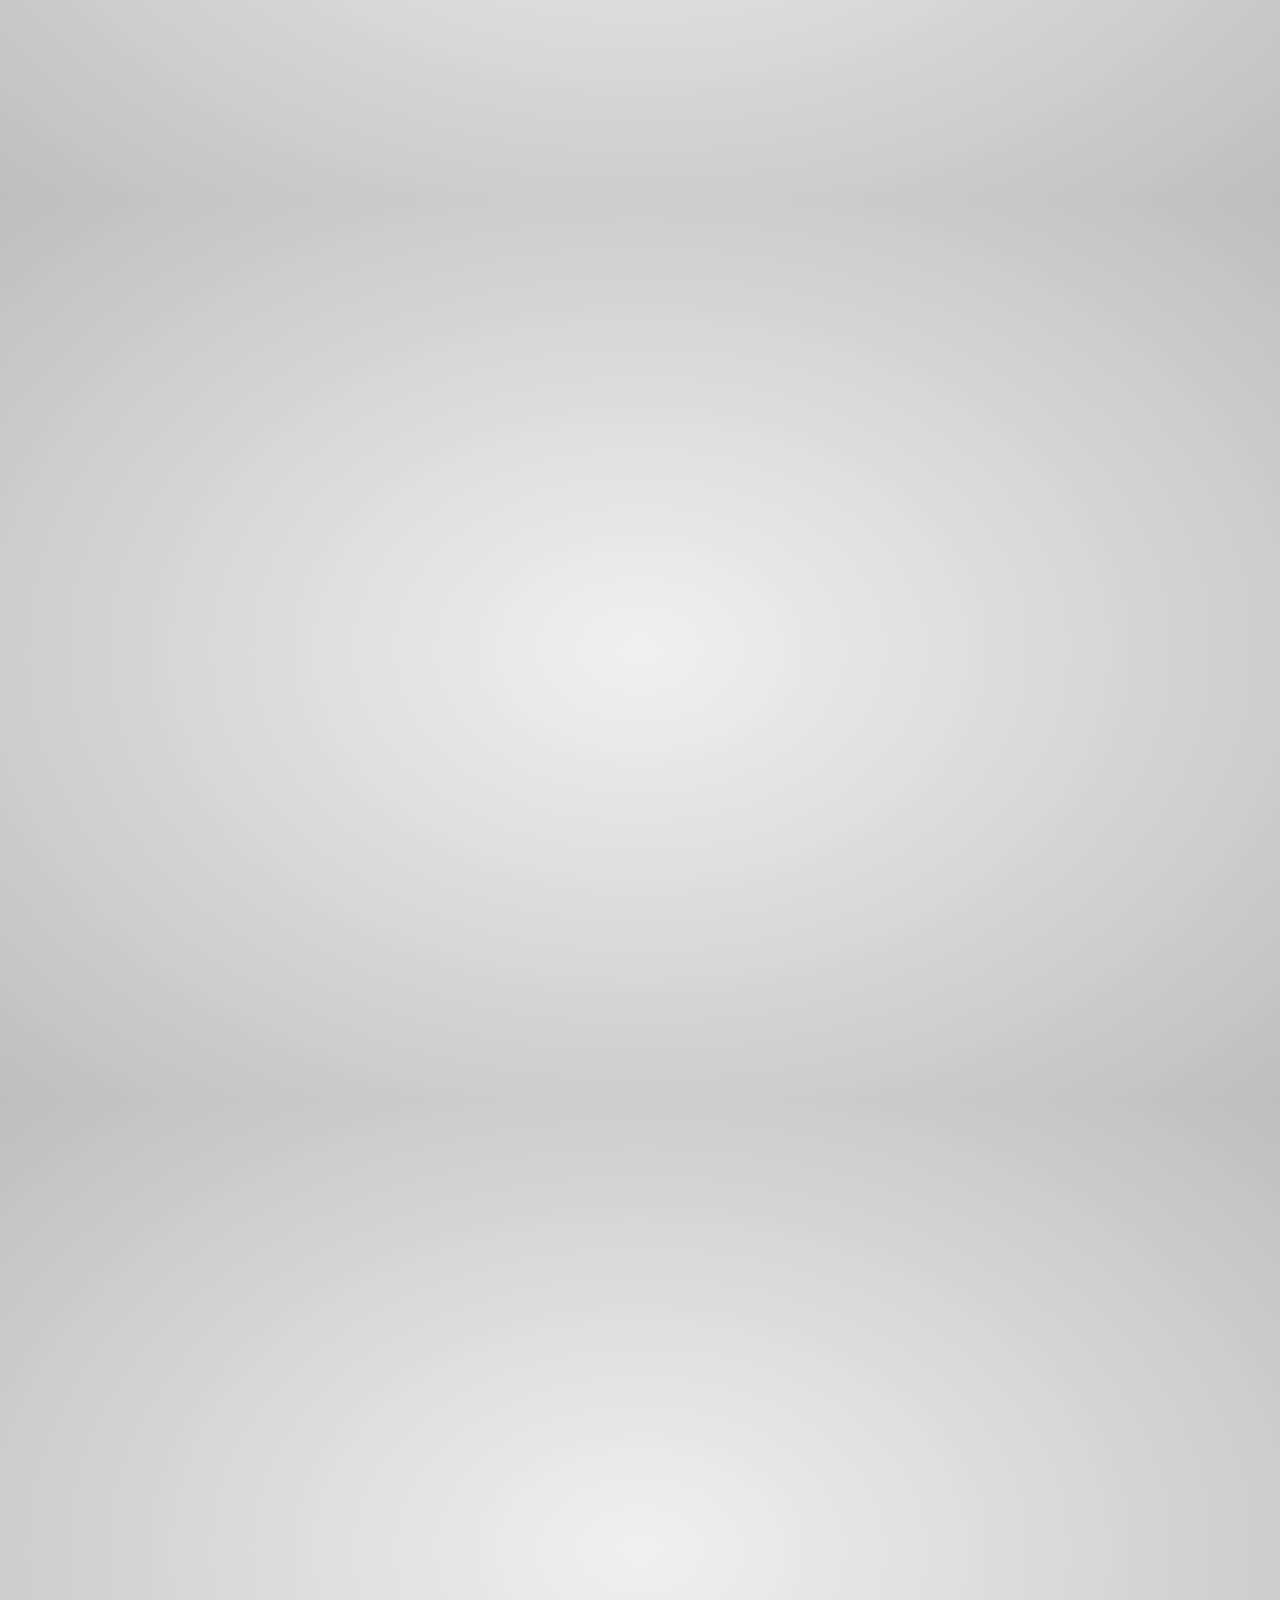
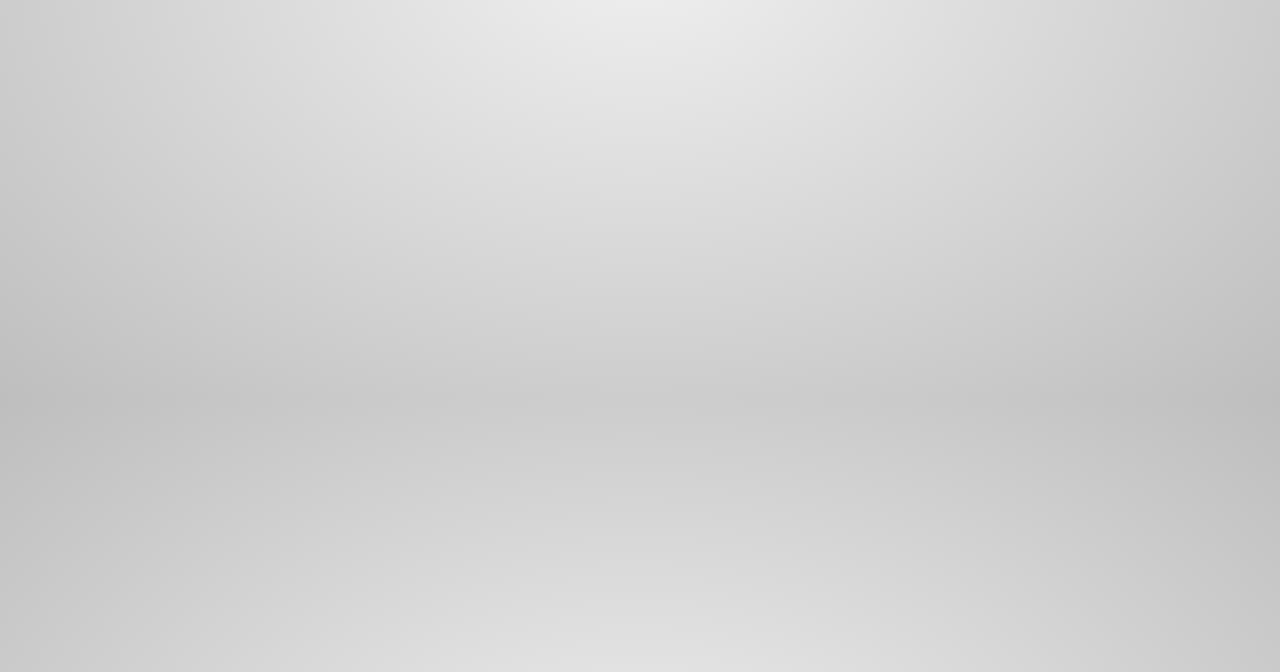
==== commit 21c5ae1d: "Update index.html" ====
--- a/index.html
+++ b/index.html
@@ -92,9 +92,9 @@
         /*data source*/
     </script>
 </head>
-<body>
+<body style="height: 100%;">
 <div id="impress">
-    <div   class="step" data-x="0" data-y="0" data-z="1600" data-rotate-x="30">
+    <div   class="step" data-x="0" data-y="0" >
         <div id="disney" style="height: 100vh;"></div>
     </div>
     <script type="text/javascript">
@@ -159,7 +159,7 @@
             console.log("Time used:", updateTime);
         }
     </script>
-    <div  class="step" data-x="1600" data-y="1600" data-z="1600" data-rotate-y="30" data-rotate-z="90">
+    <div  class="step" data-x="1600" data-y="1600" data-rotate-z="90">
         <div id="sh_disney" style="height: 100vh;"></div>
     </div>
     <script type="text/javascript">
@@ -225,12 +225,12 @@
             console.log("Time used:", updateTime);
         }
     </script>
-    <div id="after_open_china"style="height: 100vh;" class="step" data-x="0" data-y="3200" data-z="1600" data-rotate-x="-30" data-rotate-z="180">
+    <div id="after_open_china" class="step" data-x="0" data-y="3200" data-z="1600" data-rotate-x="-30" data-rotate-z="180">
         <center>
             <img src="after.png" />
         </center>
     </div>
-    <div id="after_open_sh"style="height: 100vh;" class="step" data-x="-1600" data-y="1600" data-z="1600" data-rotate-y="-30" data-rotate-z="270">
+    <div id="after_open_sh" class="step" data-x="-1600" data-y="1600" data-z="1600" data-rotate-y="-30" data-rotate-z="270">
         <center>
             <img src="after2.png" />
         </center>
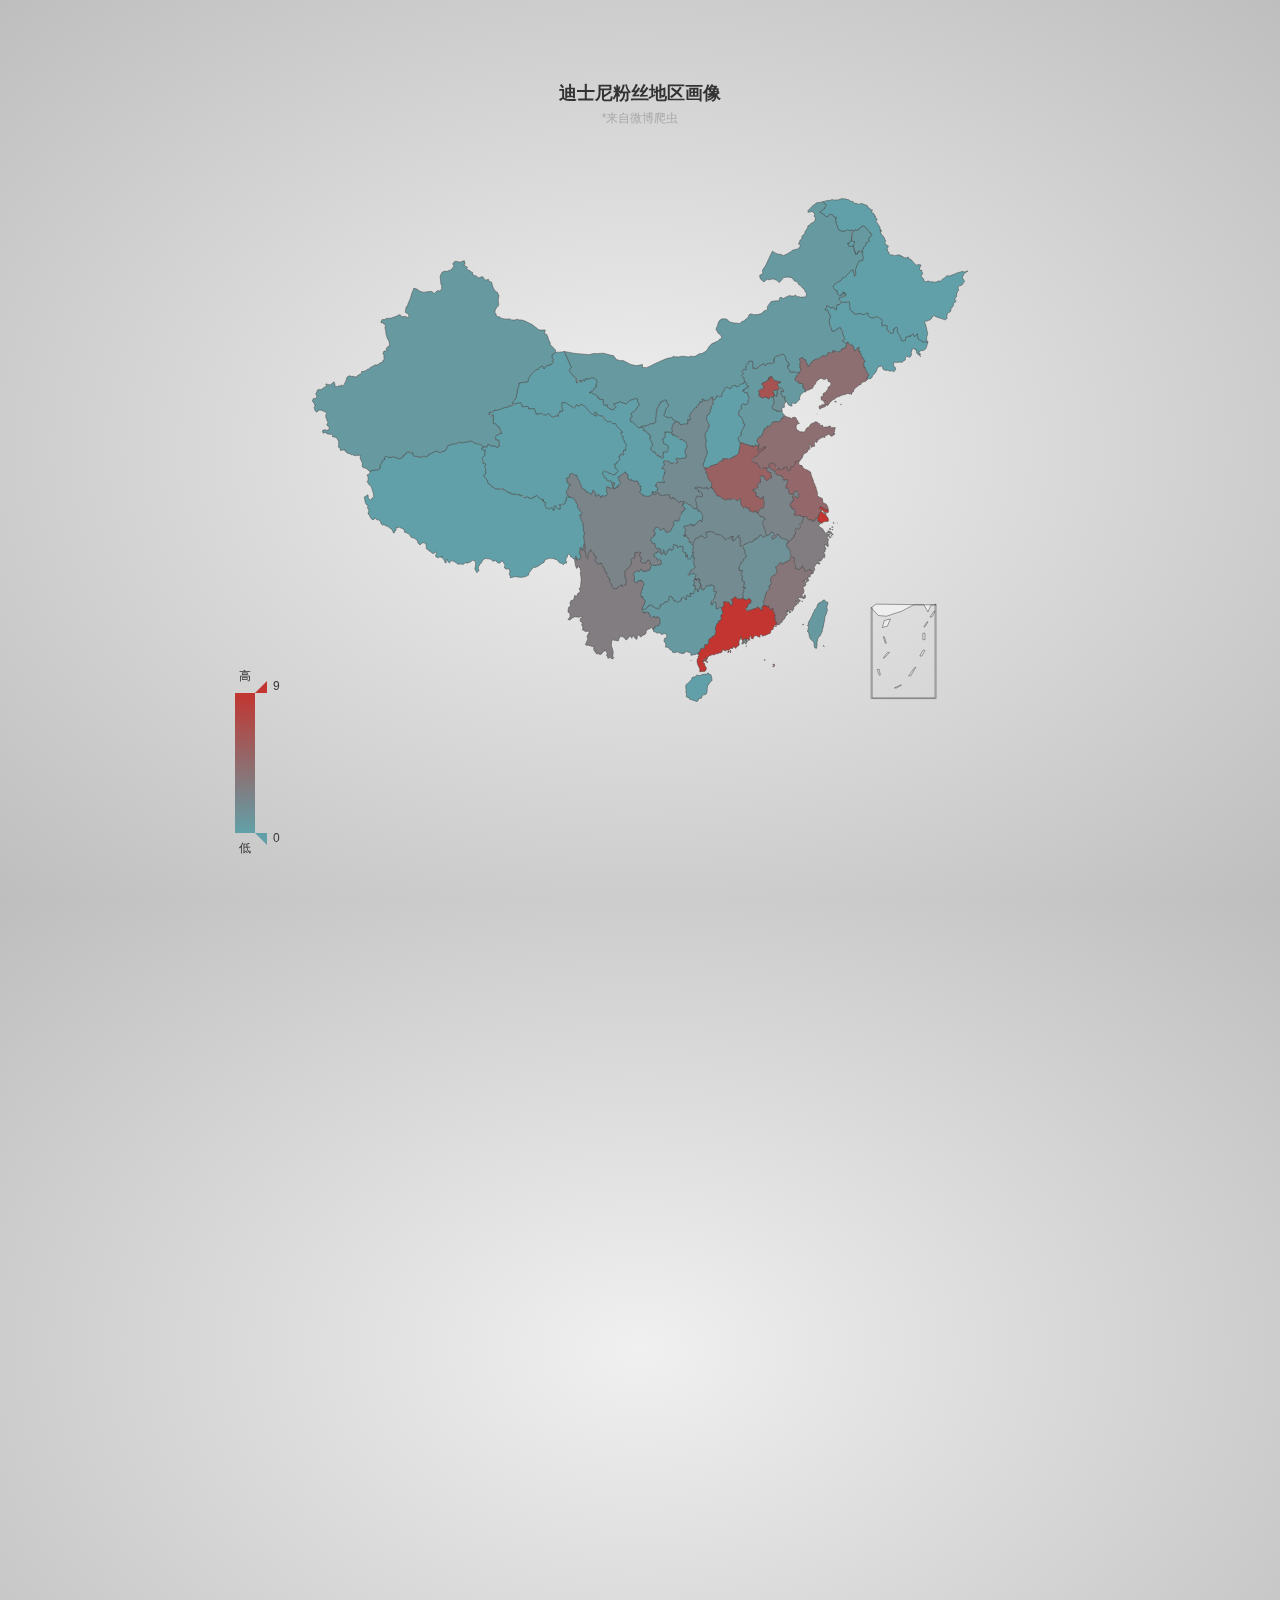
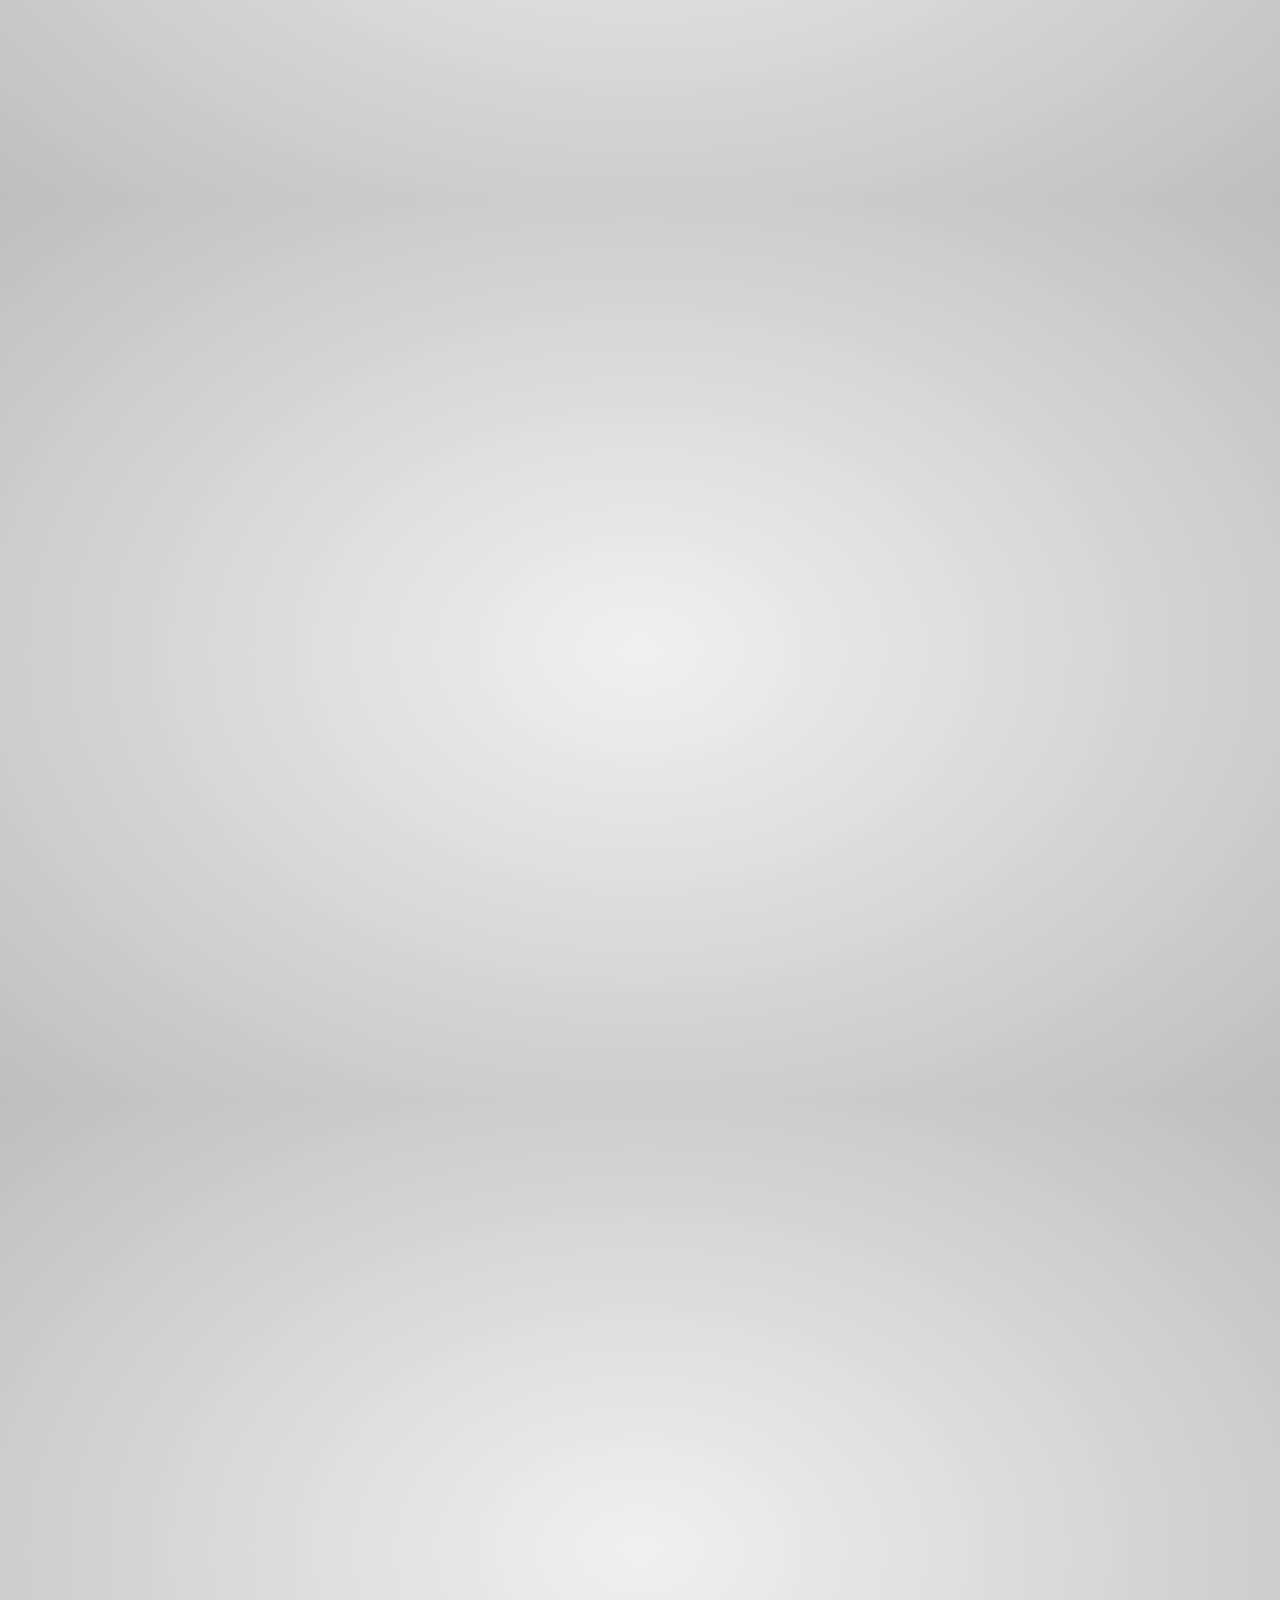
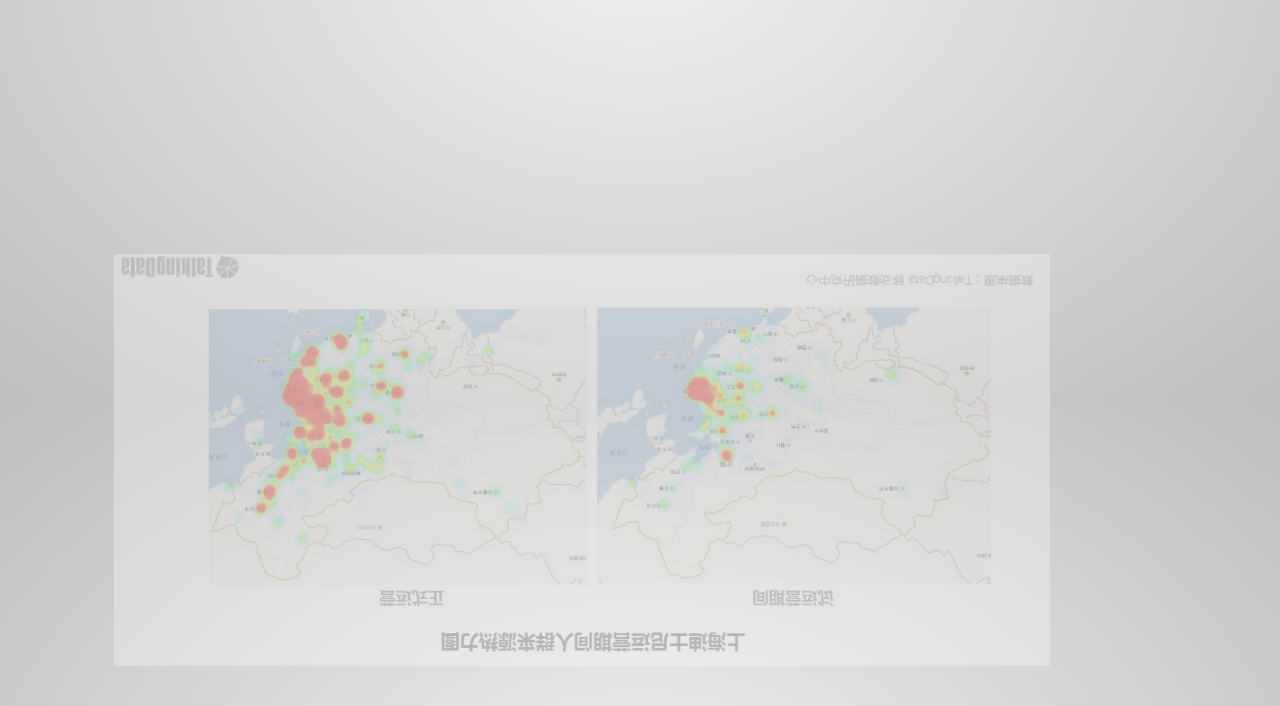
==== commit 5b25efcf: "make all" ====
--- a/index.html
+++ b/index.html
@@ -5,6 +5,7 @@
     <meta name="viewport" content="width=1024">
     <!-- 引入 ECharts 文件 -->
     <meta name="apple-mobile-web-app-capable" content="yes" />
+    <meta name="author" content="Zhang Dubhe"/>
     <title>TOURISM OF DISNEY.SH</title>
     <script src="echarts.js"></script>
     <script src="impress.js"></script>
@@ -94,8 +95,8 @@
 </head>
 <body style="height: 100%;">
 <div id="impress">
-    <div   class="step" data-x="0" data-y="0" >
-        <div id="disney" style="height: 100vh;"></div>
+    <div  id="disney" style="height: 100vh;" class="step" data-x="0" data-y="0" >
+
     </div>
     <script type="text/javascript">
         var dom = document.getElementById("disney");
@@ -159,9 +160,9 @@
             console.log("Time used:", updateTime);
         }
     </script>
-    <div  class="step" data-x="1600" data-y="1600" data-rotate-z="90">
-        <div id="sh_disney" style="height: 100vh;"></div>
-    </div>
+    <div id="sh_disney" style="height: 100vh;" class="step" data-x="1600" data-y="1600" data-rotate-z="90">
+
+</div>
     <script type="text/javascript">
         var dom1 = document.getElementById("sh_disney");
         var Sh_disney = echarts.init(dom1);
@@ -225,12 +226,12 @@
             console.log("Time used:", updateTime);
         }
     </script>
-    <div id="after_open_china" class="step" data-x="0" data-y="3200" data-z="1600" data-rotate-x="-30" data-rotate-z="180">
+    <div id="after_open_china" class="step" data-x="0" data-y="3200" data-rotate-z="180">
         <center>
             <img src="after.png" />
         </center>
     </div>
-    <div id="after_open_sh" class="step" data-x="-1600" data-y="1600" data-z="1600" data-rotate-y="-30" data-rotate-z="270">
+    <div id="after_open_sh" class="step" data-x="-1600" data-y="1600"   data-rotate-z="270">
         <center>
             <img src="after2.png" />
         </center>
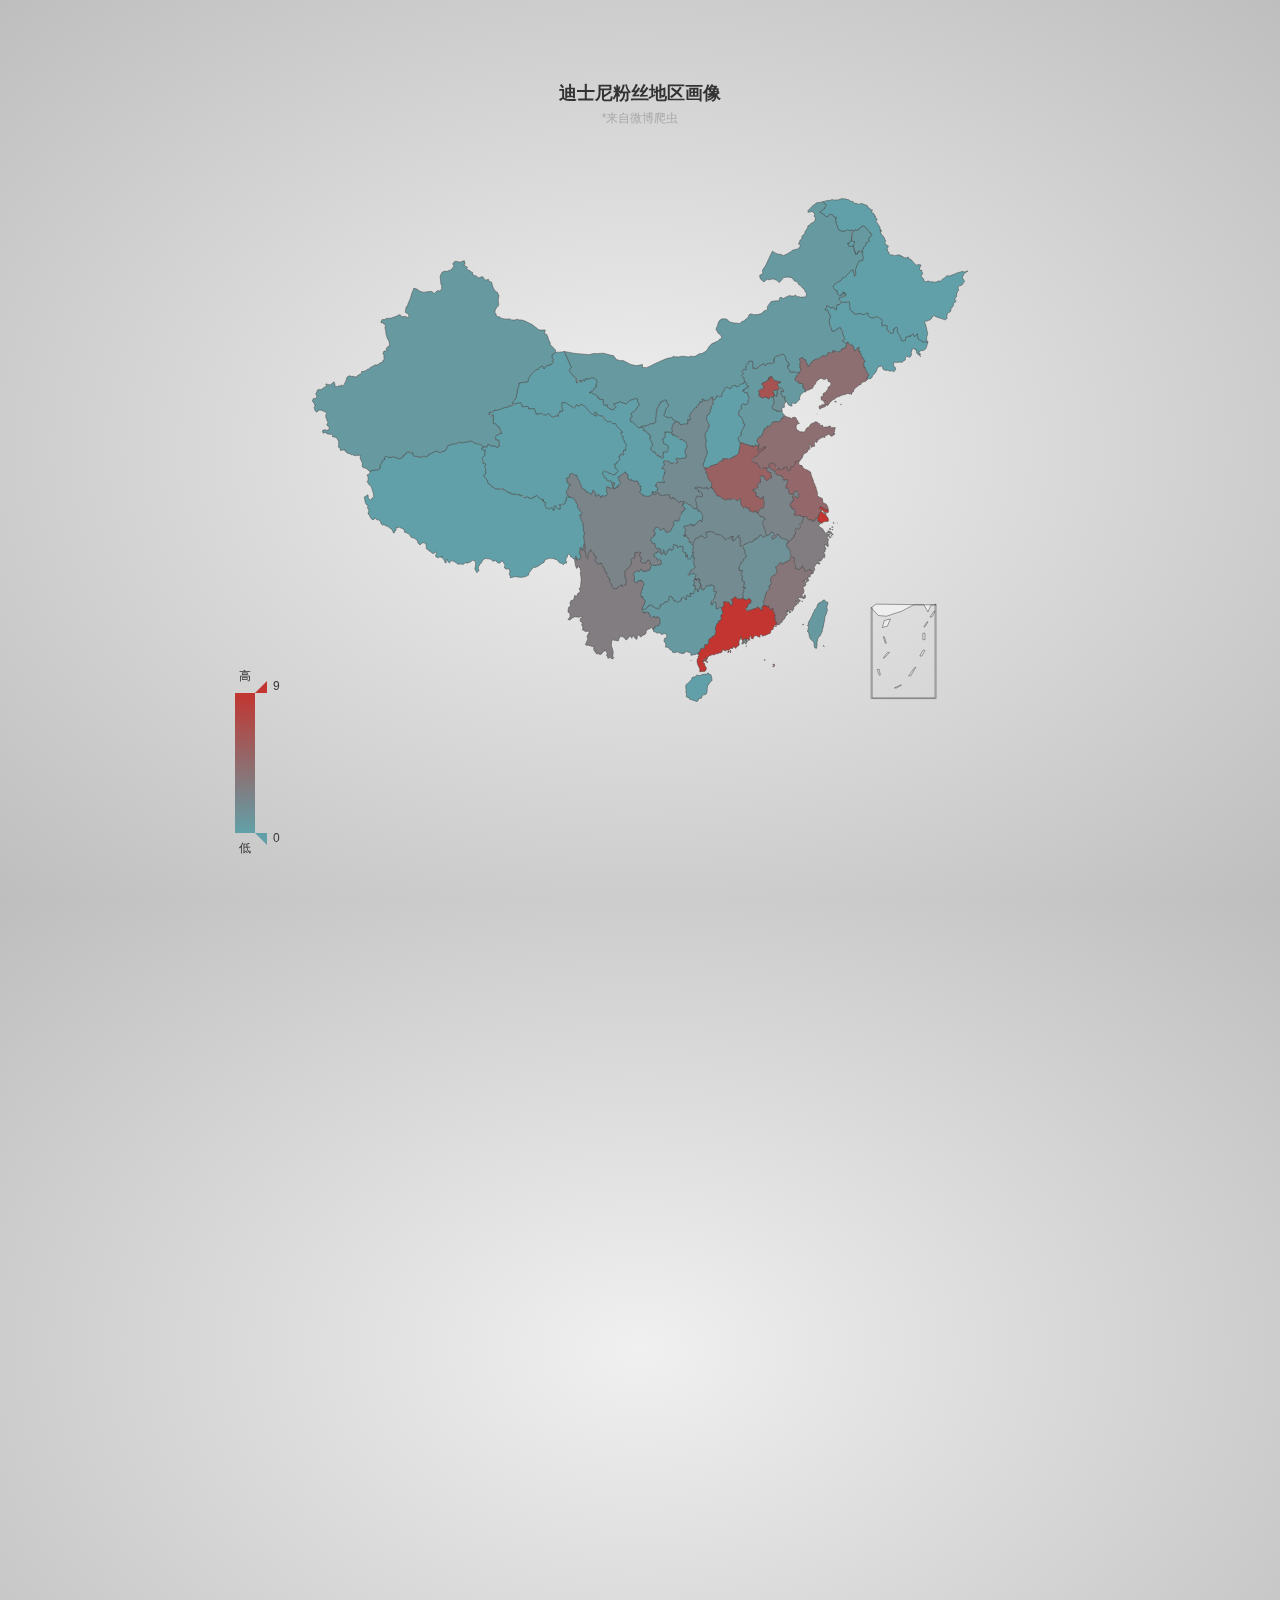
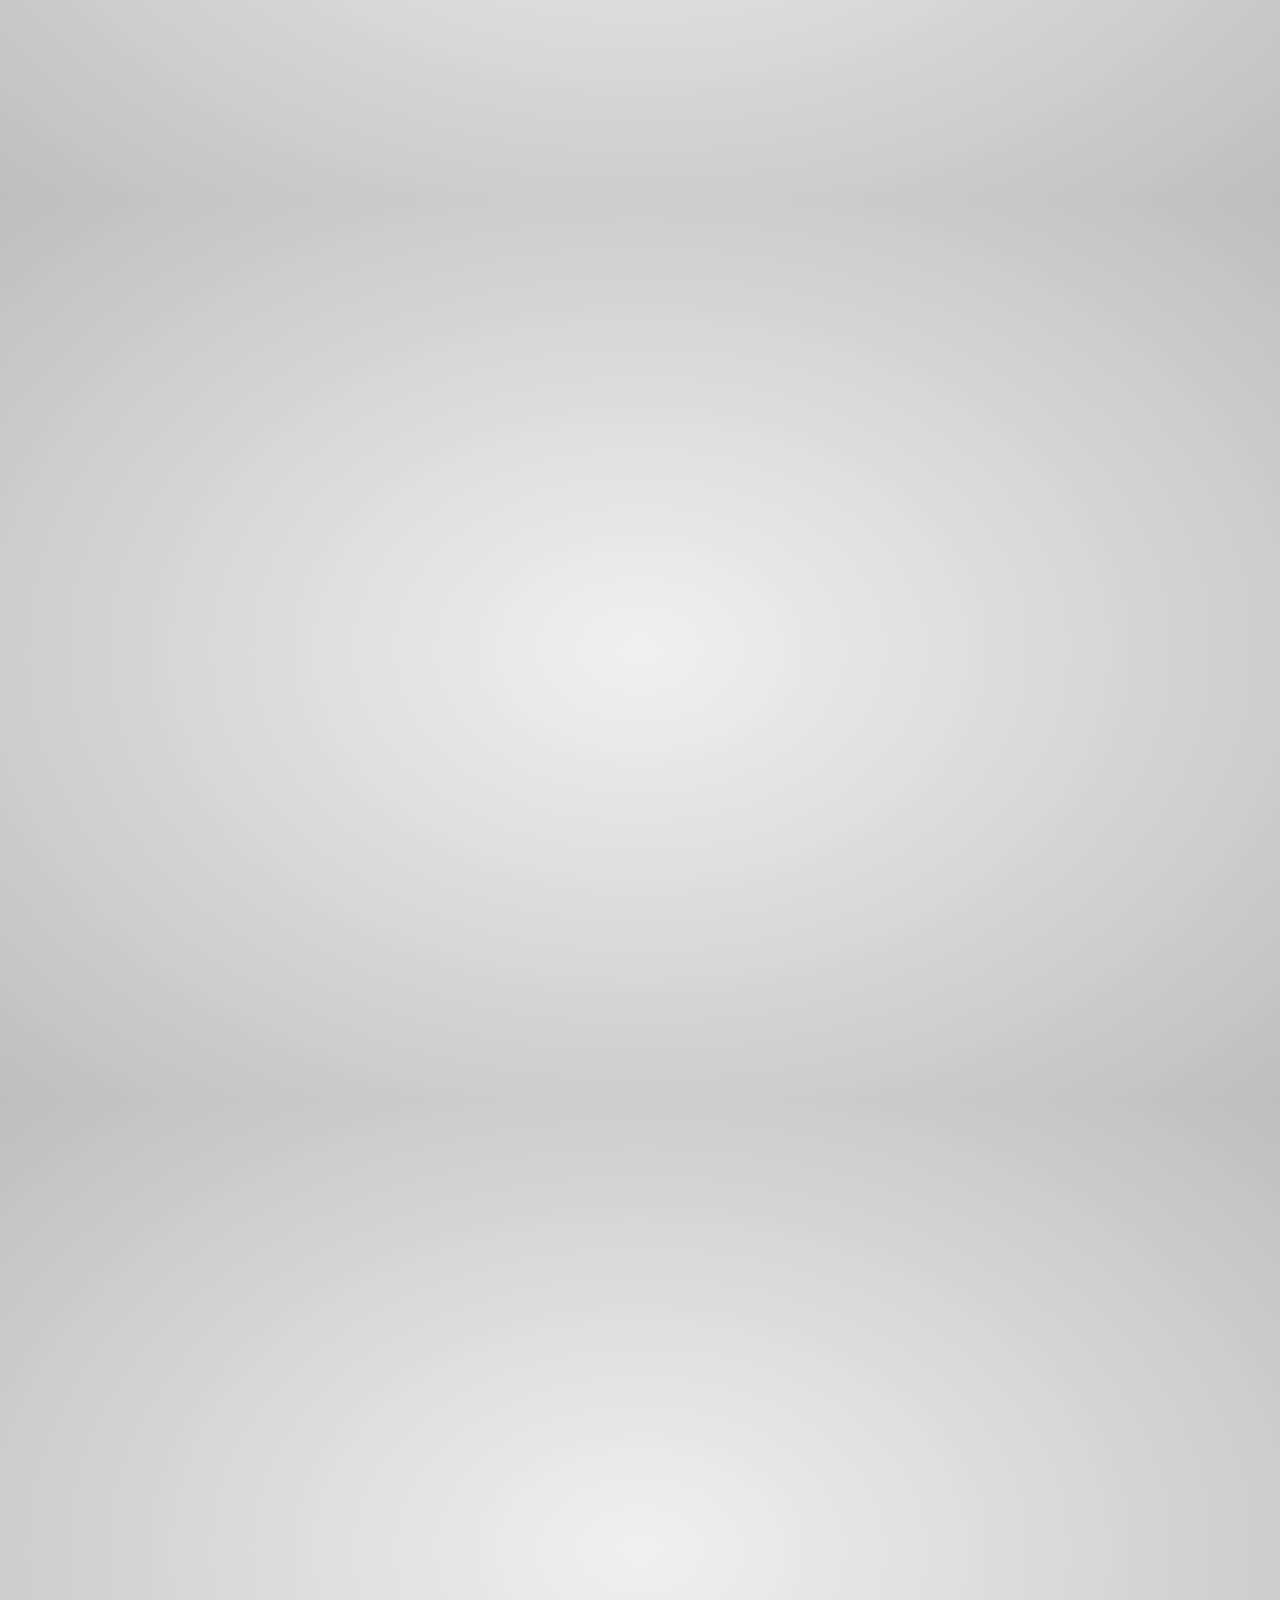
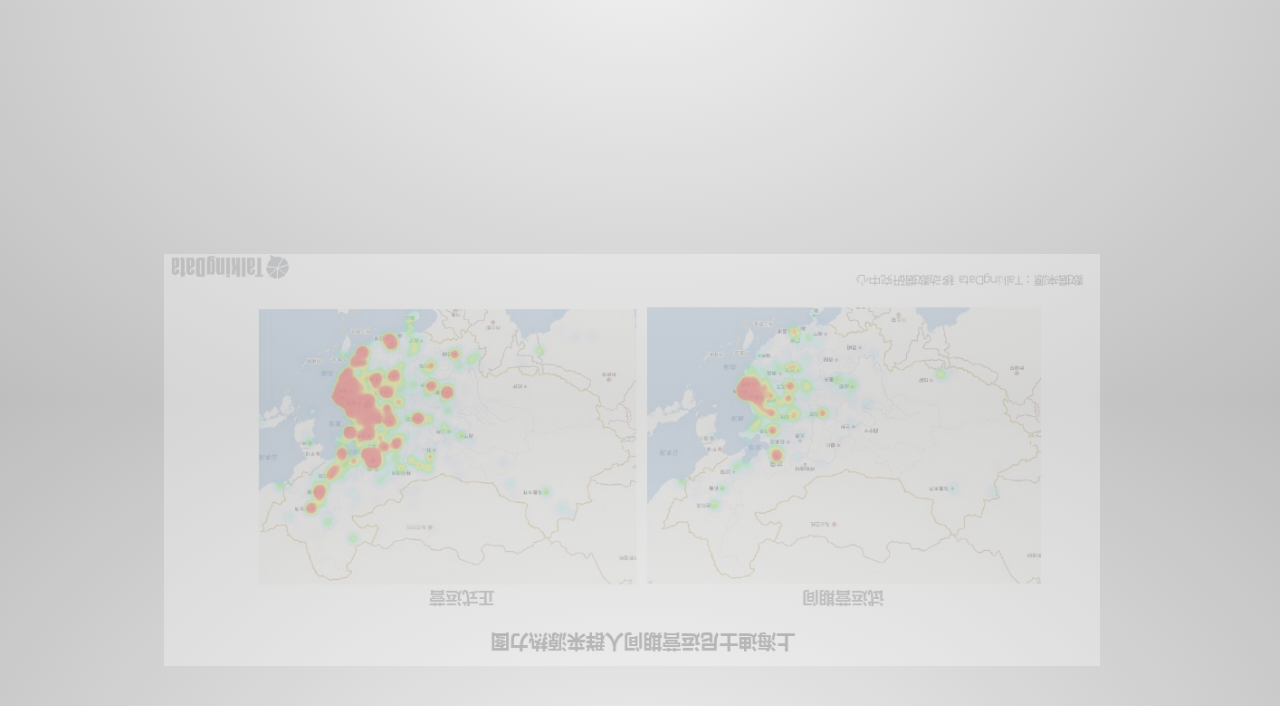
==== commit b8a59769: "Update index.html" ====
--- a/index.html
+++ b/index.html
@@ -2,7 +2,8 @@
 <html>
 <head>
     <meta charset="utf-8">
-    <meta name="viewport" content="width=1024">
+    <meta name="viewport" content="width=device-width, initial-scale=1.0, maximum-scale=1.0, user-scalable=no" />
+
     <!-- 引入 ECharts 文件 -->
     <meta name="apple-mobile-web-app-capable" content="yes" />
     <meta name="author" content="Zhang Dubhe"/>
@@ -160,7 +161,7 @@
             console.log("Time used:", updateTime);
         }
     </script>
-    <div id="sh_disney" style="height: 100vh;" class="step" data-x="1600" data-y="1600" data-rotate-z="90">
+    <div id="sh_disney" style="align-content:center;height: 100vh;" class="step" data-x="1600" data-y="1600" data-rotate-z="90">
 
 </div>
     <script type="text/javascript">
@@ -218,7 +219,7 @@
             ]
 
         };
-        if (option && typeof option === "object") {
+        if (option_sh && typeof option_sh === "object") {
             var startTime = +new Date();
             Sh_disney.setOption(option_sh, true);
             var endTime = +new Date();
@@ -228,12 +229,12 @@
     </script>
     <div id="after_open_china" class="step" data-x="0" data-y="3200" data-rotate-z="180">
         <center>
-            <img src="after.png" />
+            <img src="after.png" style="position:relative;left:-50px;"/>
         </center>
     </div>
     <div id="after_open_sh" class="step" data-x="-1600" data-y="1600"   data-rotate-z="270">
         <center>
-            <img src="after2.png" />
+            <img src="after2.png" style="position:relative;left:-50px;" />
         </center>
     </div>
 
